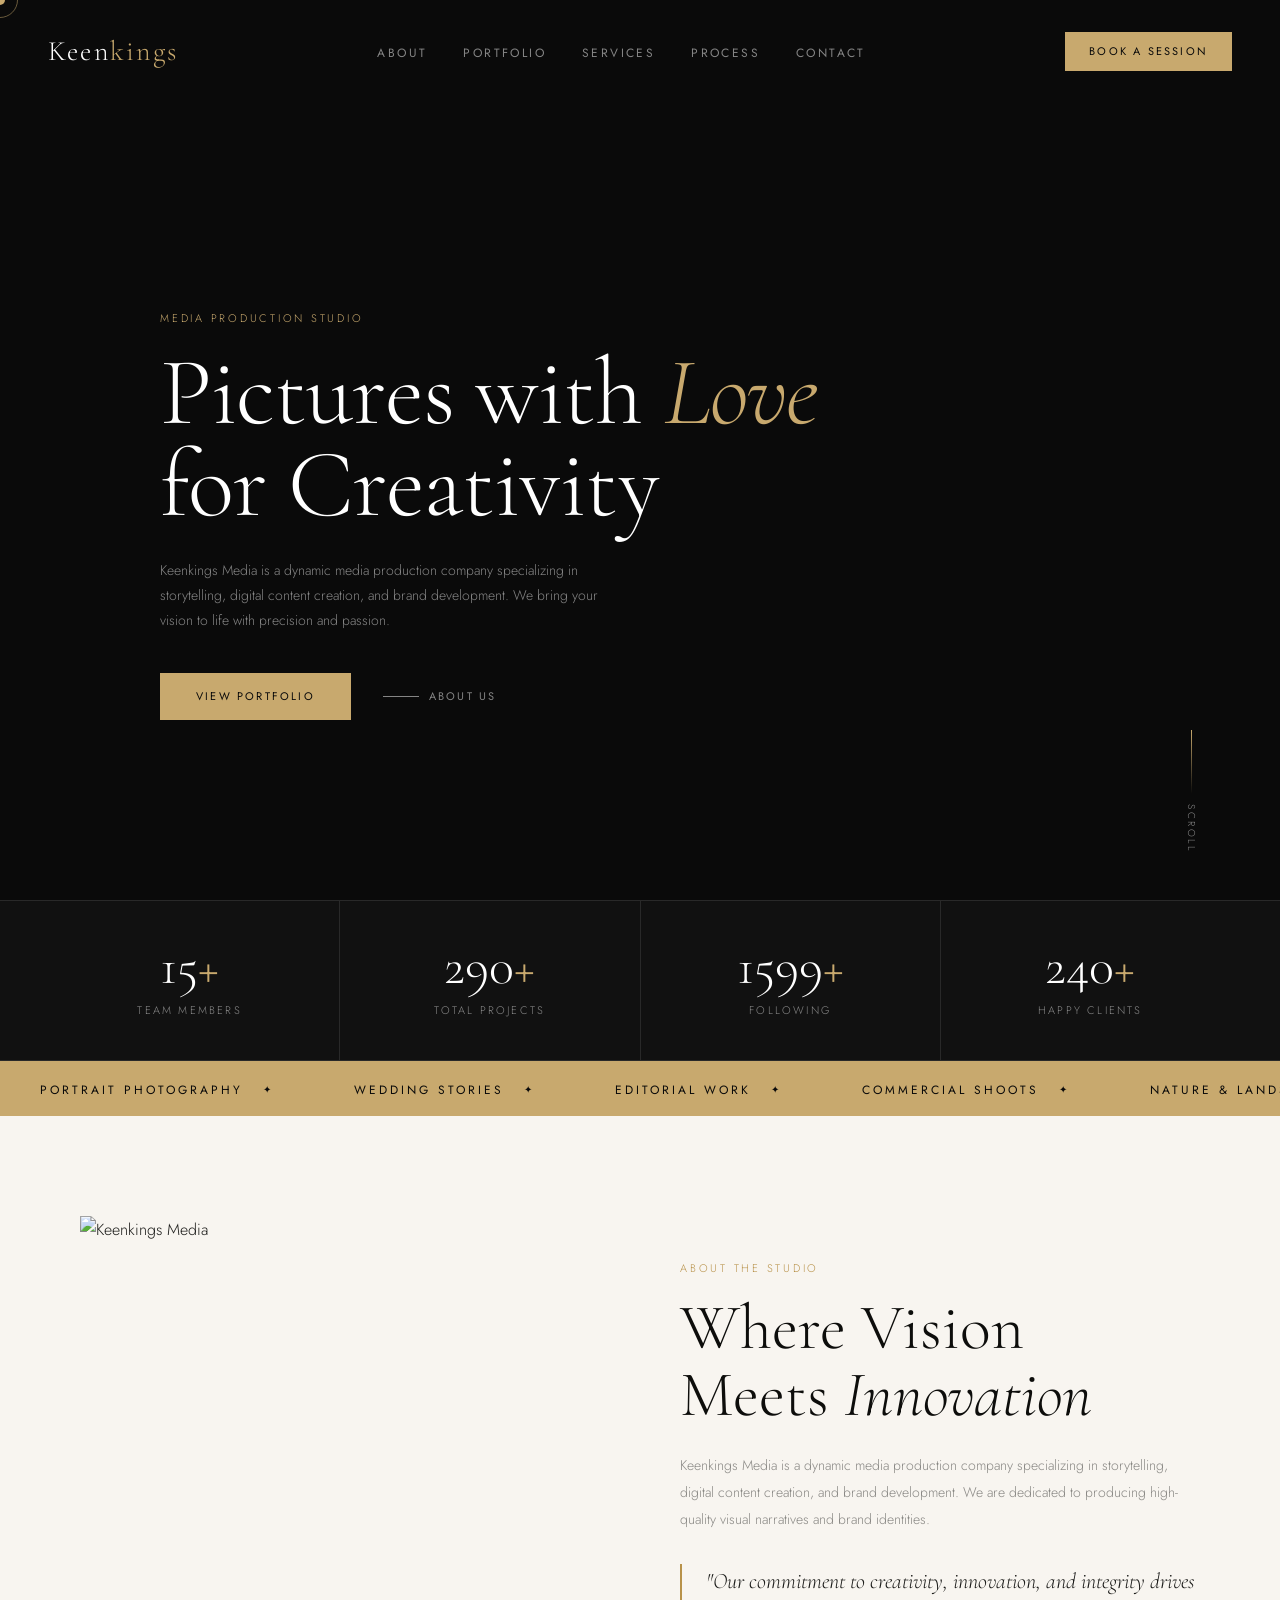
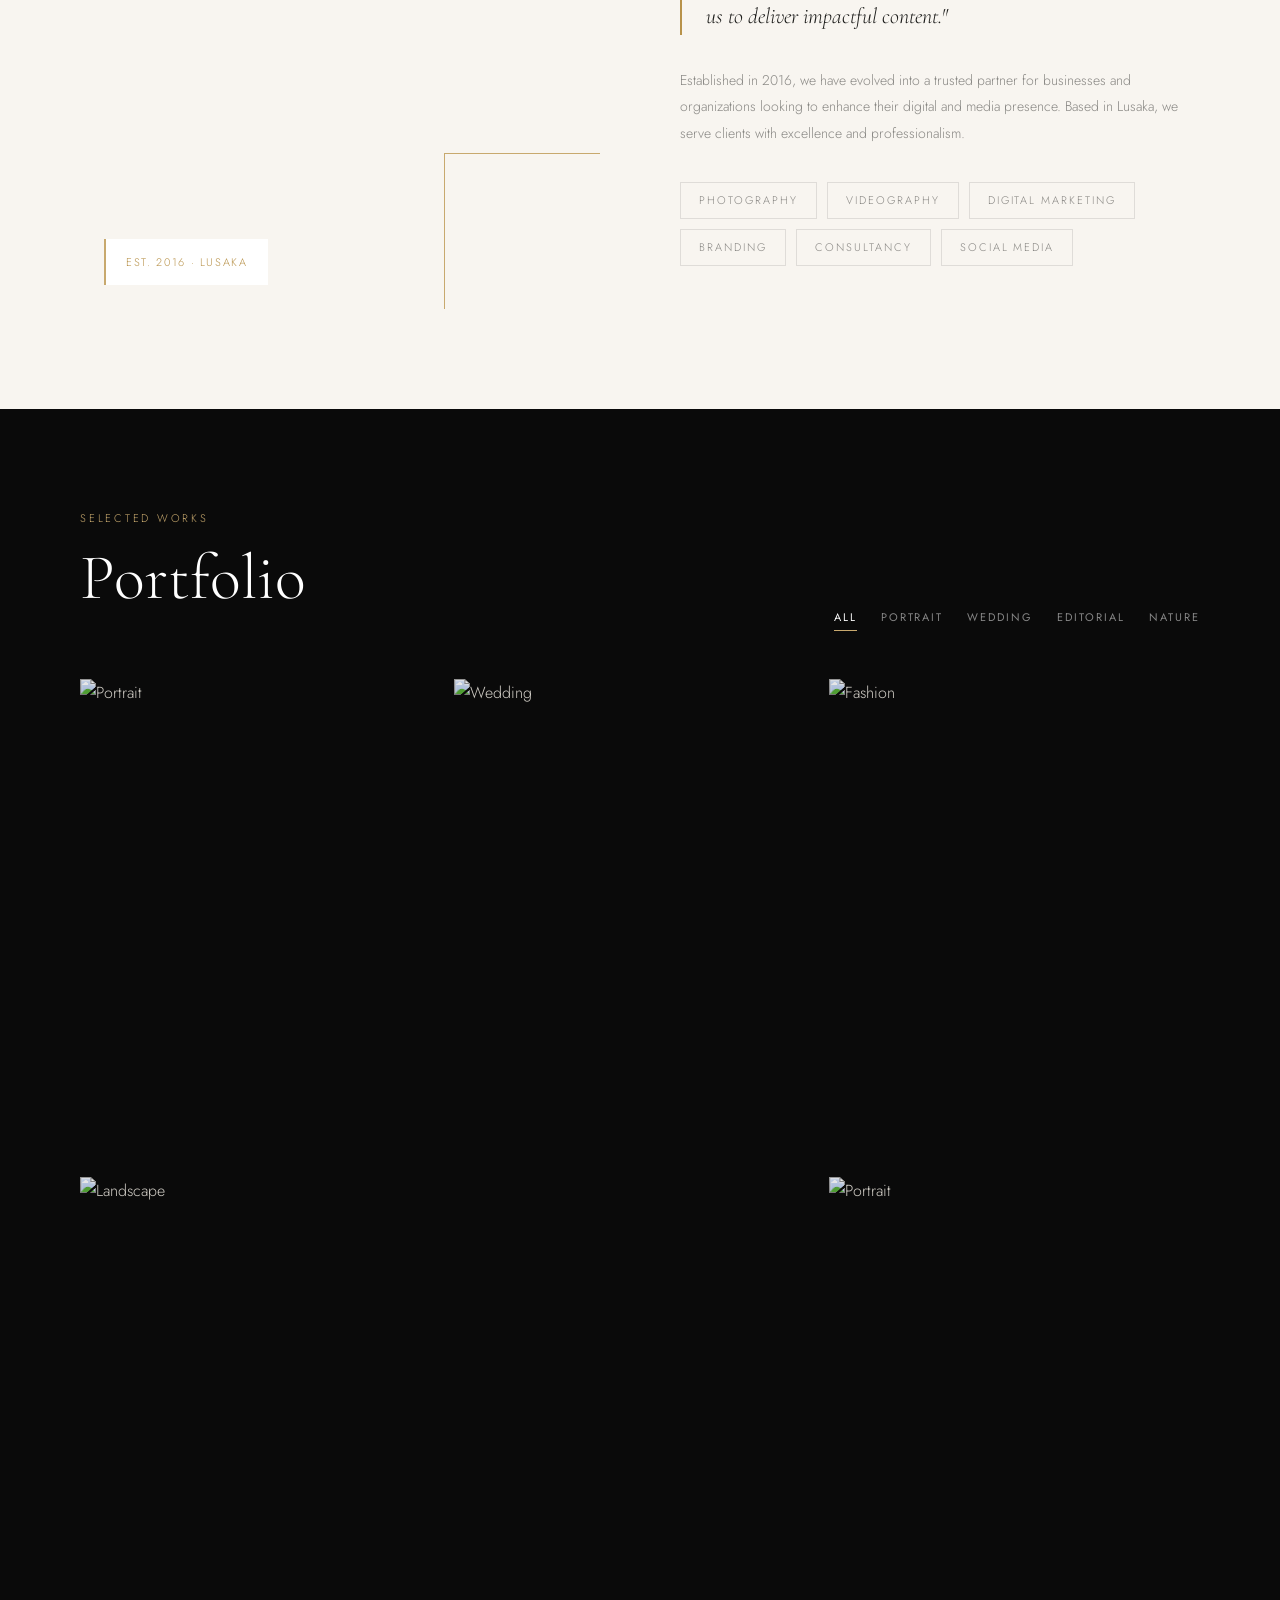
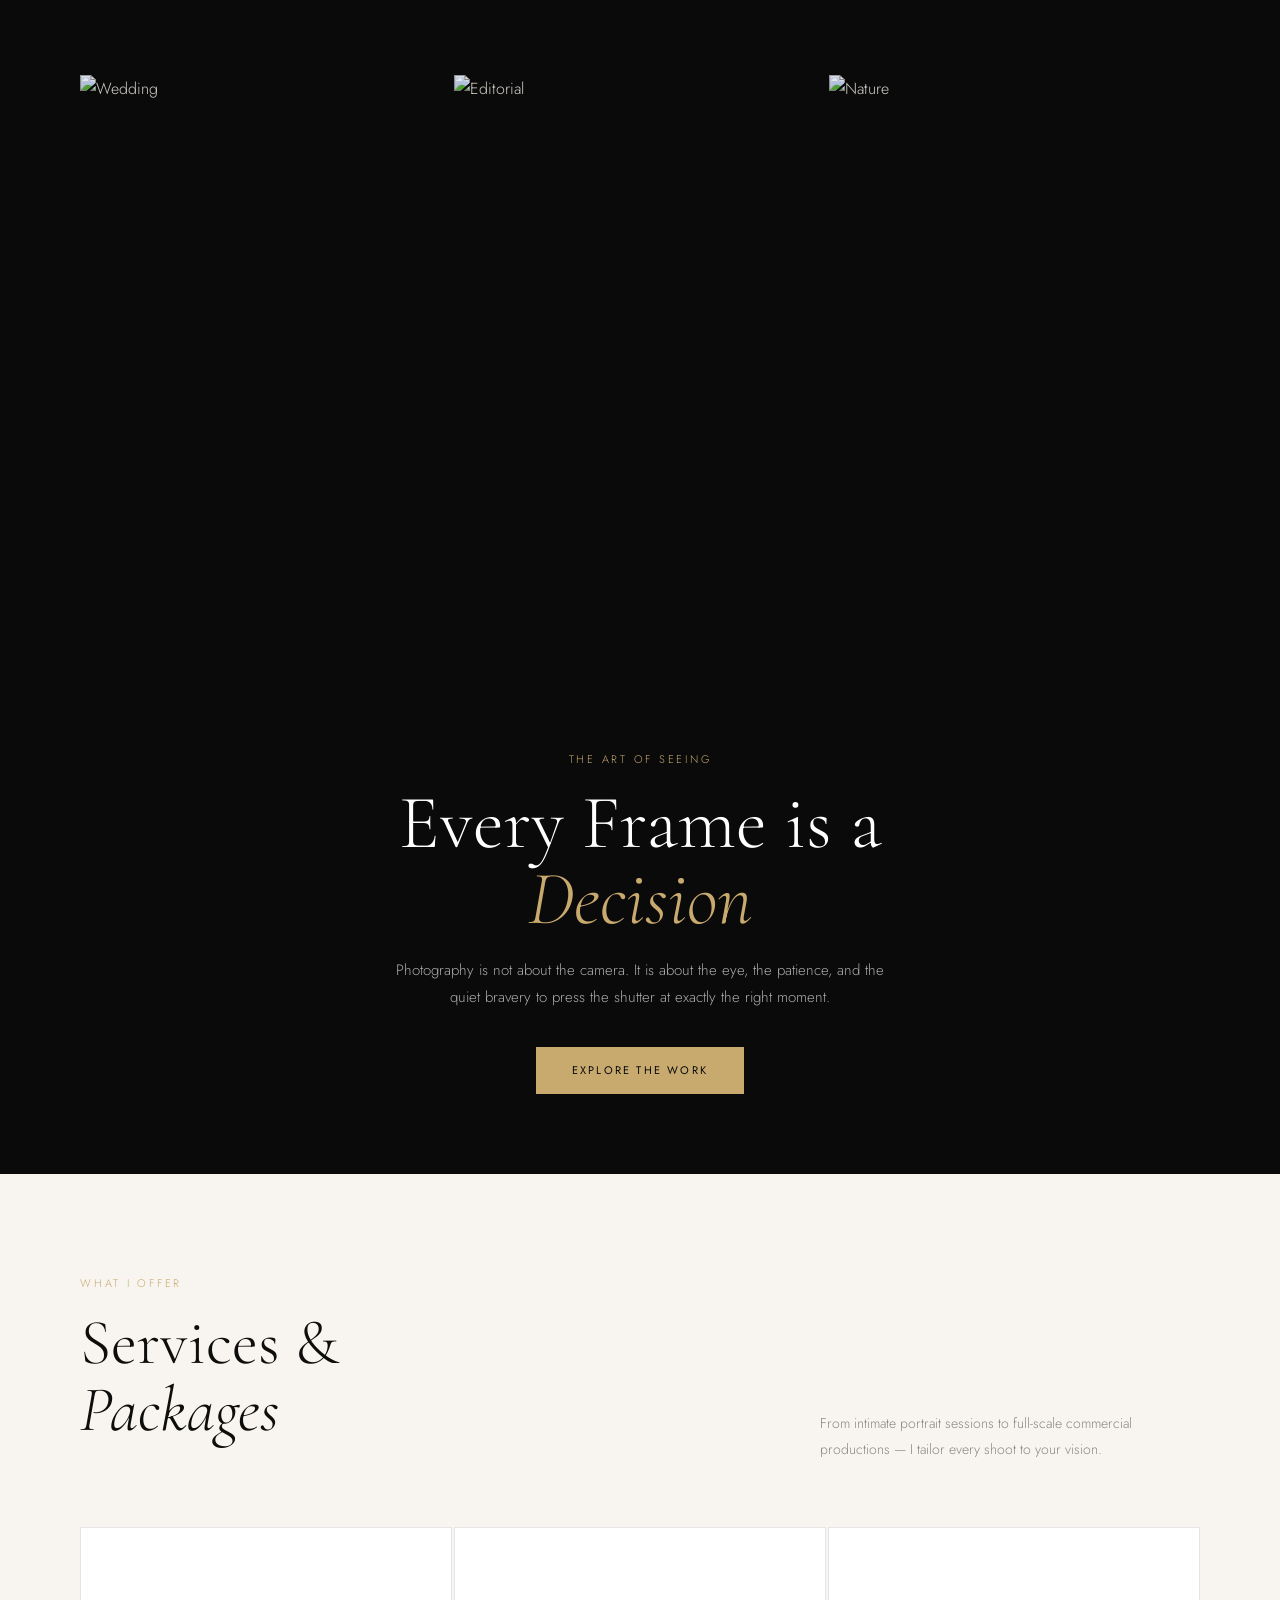
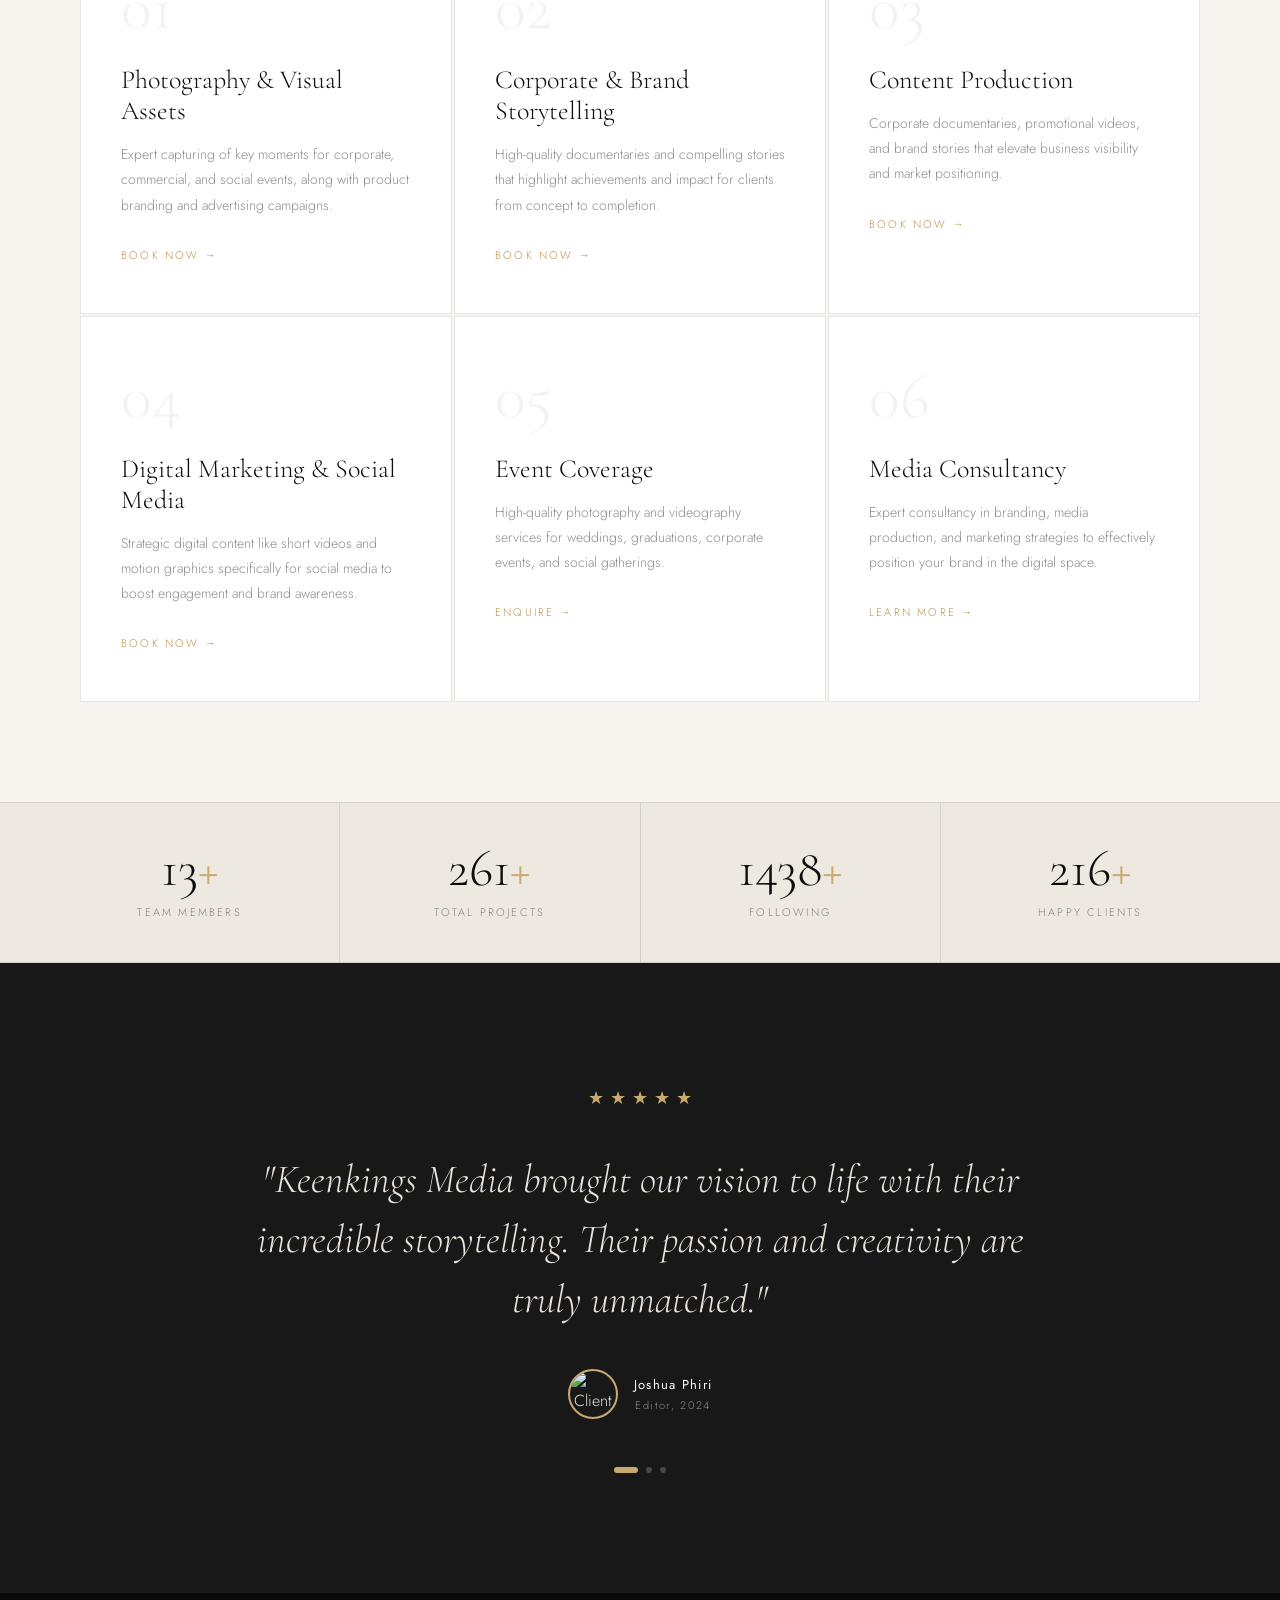
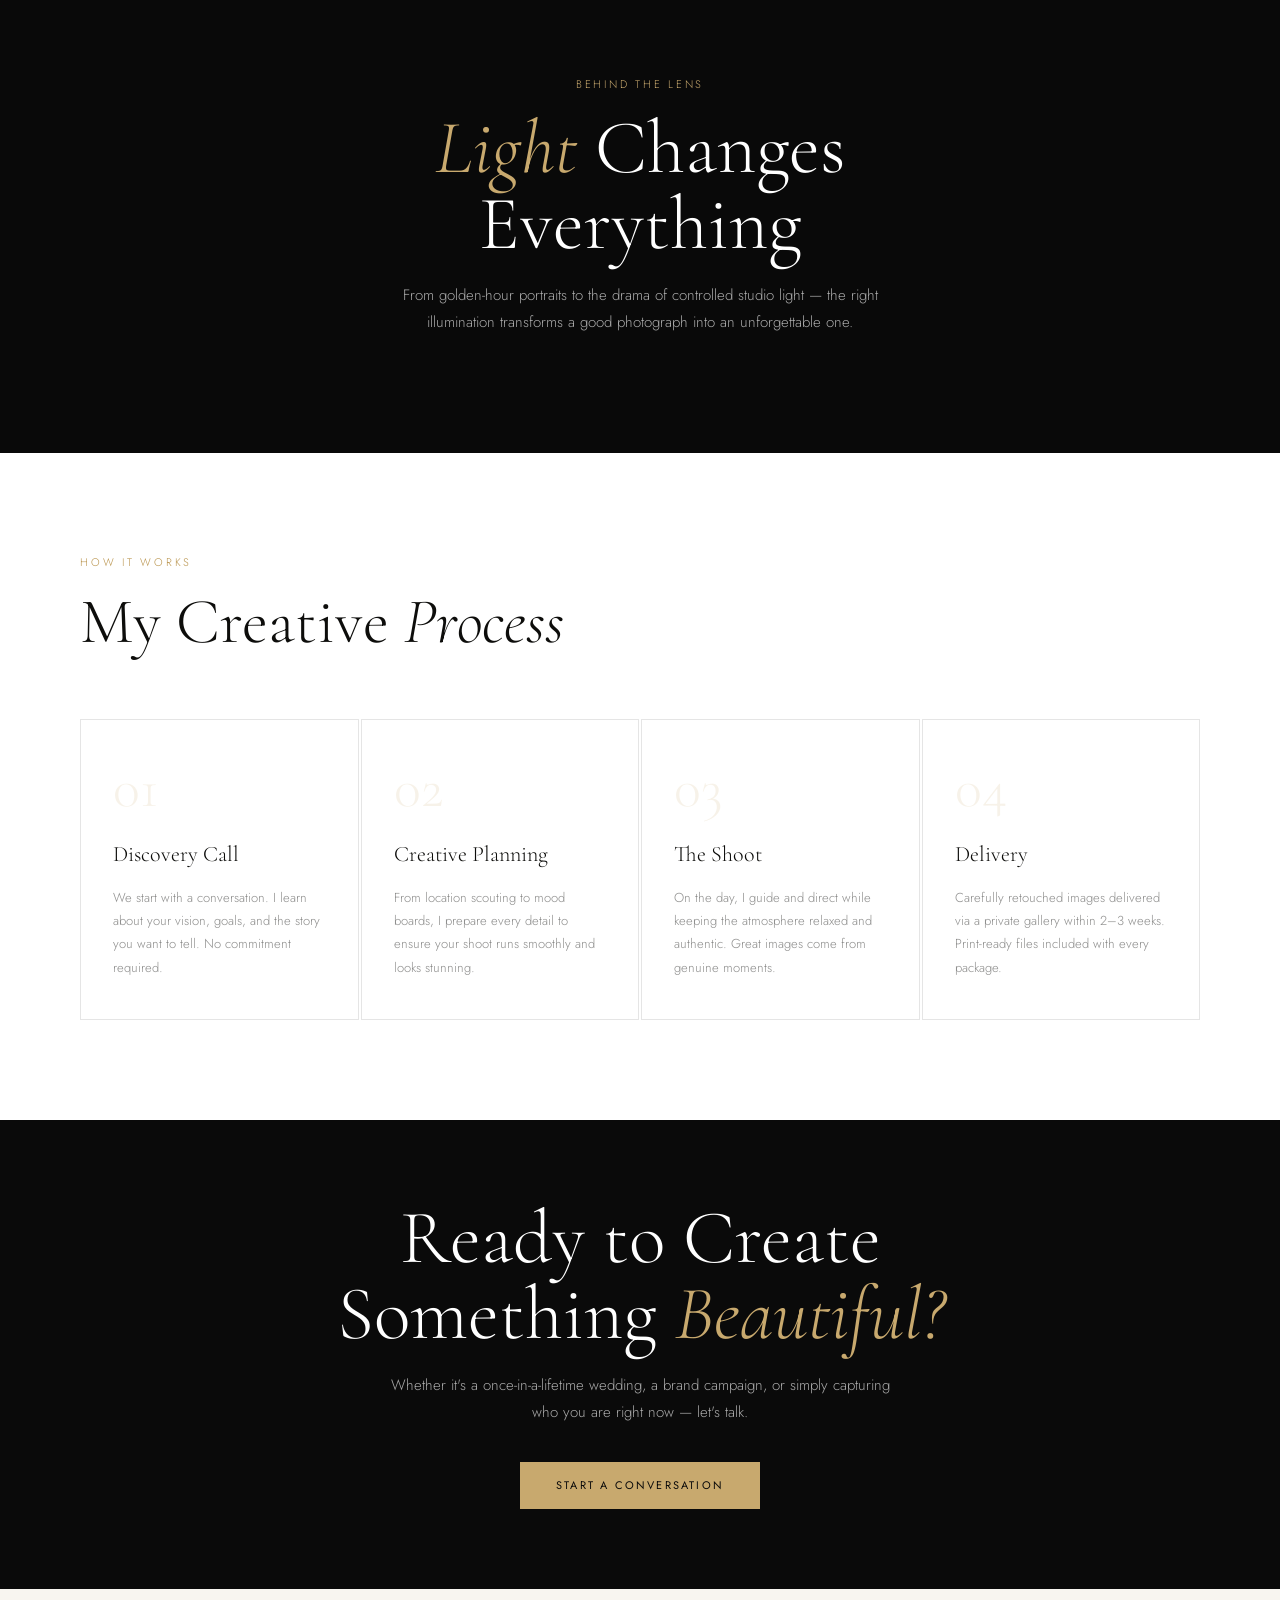
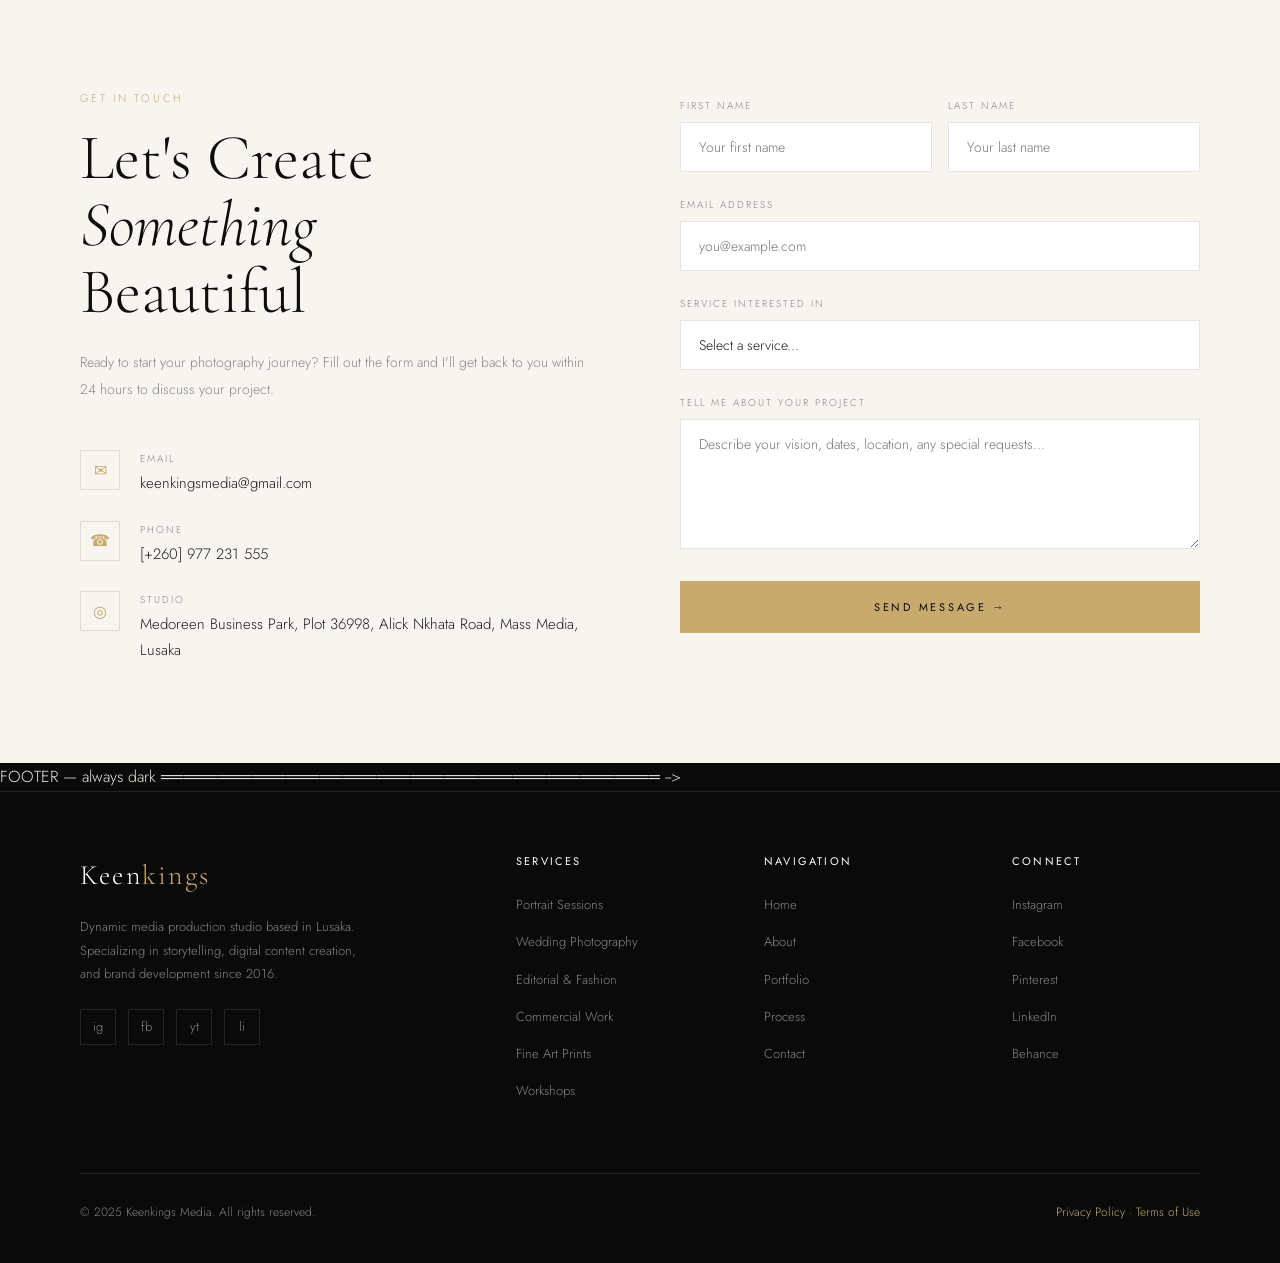
==== index.html @ 9d9a0065 "added all fills" ====
<!DOCTYPE html>
<html lang="en">
<head>
<meta charset="UTF-8"/>
<meta name="viewport" content="width=device-width, initial-scale=1.0"/>
<title>Keenkings — Photography Portfolio</title>
<link rel="preconnect" href="https://fonts.googleapis.com"/>
<link rel="preconnect" href="https://fonts.gstatic.com" crossorigin/>
<link href="https://fonts.googleapis.com/css2?family=Cormorant+Garamond:ital,wght@0,300;0,400;0,500;1,300;1,400&family=Jost:wght@300;400;500&display=swap" rel="stylesheet"/>
<link rel="stylesheet" href="zoomin.css"/>
</head>
<body>

<!-- Cursor -->
<div id="cursor"></div>
<div id="cursor-ring"></div>

<!-- Lightbox -->
<div class="lightbox" id="lightbox">
  <button class="lightbox-close" onclick="closeLightbox()">✕</button>
  <img id="lightbox-img" src="" alt=""/>
</div>

<!-- ─── NAV ─── -->
<nav id="nav">
  <a href="index.html" class="nav-logo">Keen<span>kings</span></a>
  <ul class="nav-links">
    <li><a href="#about">About</a></li>
    <li><a href="#portfolio">Portfolio</a></li>
    <li><a href="#services">Services</a></li>
    <li><a href="#process">Process</a></li>
    <li><a href="#contact">Contact</a></li>
  </ul>
  <a href="#contact" class="nav-cta">Book a Session</a>
  <button class="nav-hamburger" aria-label="Menu">
    <span></span><span></span><span></span>
  </button>
</nav>


<!-- ═══════════════════════════════════════════
     HERO — full-screen dark with video bg
════════════════════════════════════════════ -->
<section class="hero" id="home">
  <video preload="auto" autoplay loop muted playsinline style="position: absolute; right: 0; bottom: 0; min-width: 100%; min-height: 100%; width: auto; height: auto; z-index: -2; object-fit: cover; opacity: 0.6;">
    <source src="video/video.mp4" type="video/mp4">
  </video>
  <div class="hero-overlay"></div>
  <div class="hero-content">
    <span class="hero-tag">Media Production Studio</span>
    <h1 class="hero-title">Pictures with <em>Love</em><br/>for Creativity</h1>
    <p class="hero-desc">Keenkings Media is a dynamic media production company specializing in storytelling, digital content creation, and brand development. We bring your vision to life with precision and passion.</p>
    <div class="hero-actions">
      <a href="#portfolio" class="btn-primary">View Portfolio</a>
      <a href="#about" class="btn-ghost">About Us</a>
    </div>
  </div>
  <div class="hero-scroll">
    <div class="scroll-line"></div>
    <span>Scroll</span>
  </div>
</section>


<!-- ═══════════════════════════════════════════
     STATS BAR — dark
════════════════════════════════════════════ -->
<div class="stats-bar stats-bar--dark">
  <div class="stats-inner">
    <div class="stat reveal"><div class="stat-number" data-count="15">0<span>+</span></div><div class="stat-label">Team Members</div></div>
    <div class="stat reveal reveal-delay-1"><div class="stat-number" data-count="290">0<span>+</span></div><div class="stat-label">Total Projects</div></div>
    <div class="stat reveal reveal-delay-2"><div class="stat-number" data-count="1600">0<span>+</span></div><div class="stat-label">Following</div></div>
    <div class="stat reveal reveal-delay-3"><div class="stat-number" data-count="240">0<span>+</span></div><div class="stat-label">Happy Clients</div></div>
  </div>
</div>

<!-- Accent ticker -->
<div class="ticker">
  <div class="ticker-inner" id="ticker">
    <span class="ticker-item">Portrait Photography</span>
    <span class="ticker-item">Wedding Stories</span>
    <span class="ticker-item">Editorial Work</span>
    <span class="ticker-item">Commercial Shoots</span>
    <span class="ticker-item">Nature &amp; Landscape</span>
    <span class="ticker-item">Fine Art Prints</span>
    <span class="ticker-item">Fashion Photography</span>
    <span class="ticker-item">Event Coverage</span>
    <span class="ticker-item">Portrait Photography</span>
    <span class="ticker-item">Wedding Stories</span>
    <span class="ticker-item">Editorial Work</span>
    <span class="ticker-item">Commercial Shoots</span>
    <span class="ticker-item">Nature &amp; Landscape</span>
    <span class="ticker-item">Fine Art Prints</span>
    <span class="ticker-item">Fashion Photography</span>
    <span class="ticker-item">Event Coverage</span>
  </div>
</div>


<!-- ═══════════════════════════════════════════
     ABOUT — LIGHT section
════════════════════════════════════════════ -->
<section id="about" class="section--light">
  <div class="about">
    <!-- Image side -->
    <div class="about-image reveal-left">
      <img src="https://i.ibb.co/chZXP5Lp/team-3.jpg" alt="Keenkings Media"/>
      <div class="about-image-accent"></div>
      <div class="about-image-label">Est. 2016 · Lusaka</div>
    </div>
    <!-- Text side -->
    <div class="about-content">
      <span class="section-tag reveal">About the Studio</span>
      <h2 class="section-title reveal">Where Vision<br/>Meets <em>Innovation</em></h2>
      <p class="section-body reveal">Keenkings Media is a dynamic media production company specializing in storytelling, digital content creation, and brand development. We are dedicated to producing high-quality visual narratives and brand identities.</p>
      <blockquote class="about-quote reveal">"Our commitment to creativity, innovation, and integrity drives us to deliver impactful content."</blockquote>
      <p class="section-body reveal">Established in 2016, we have evolved into a trusted partner for businesses and organizations looking to enhance their digital and media presence. Based in Lusaka, we serve clients with excellence and professionalism.</p>
      <div class="about-skills reveal">
        <span class="skill-pill">Photography</span>
        <span class="skill-pill">Videography</span>
        <span class="skill-pill">Digital Marketing</span>
        <span class="skill-pill">Branding</span>
        <span class="skill-pill">Consultancy</span>
        <span class="skill-pill">Social Media</span>
      </div>
    </div>
  </div>
</section>


<!-- ═══════════════════════════════════════════
     PORTFOLIO — DARK section
════════════════════════════════════════════ -->
<section id="portfolio" style="background: var(--black);">
  <div class="portfolio-section">
    <div class="portfolio-header">
      <div>
        <span class="section-tag reveal">Selected Works</span>
        <h2 class="section-title reveal">Portfolio</h2>
      </div>
      <div class="portfolio-filters reveal">
        <button class="filter-btn active" data-filter="all">All</button>
        <button class="filter-btn" data-filter="portrait">Portrait</button>
        <button class="filter-btn" data-filter="wedding">Wedding</button>
        <button class="filter-btn" data-filter="editorial">Editorial</button>
        <button class="filter-btn" data-filter="nature">Nature</button>
      </div>
    </div>
    <div class="portfolio-grid" id="portfolioGrid">
      <div class="portfolio-item reveal"           data-cat="portrait"  onclick="openLightbox(this)"><img src="https://images.unsplash.com/photo-1531746020798-e6953c6e8e04?w=700&q=80" alt="Portrait"/><div class="portfolio-item-overlay"><div class="portfolio-item-info"><div class="portfolio-item-cat">Portrait</div><div class="portfolio-item-title">Golden Hour</div></div></div><div class="portfolio-item-arrow"><svg width="14" height="14" viewBox="0 0 14 14" fill="none"><path d="M2 12L12 2M12 2H4M12 2V10" stroke="white" stroke-width="1.2" stroke-linecap="round" stroke-linejoin="round"/></svg></div></div>
      <div class="portfolio-item reveal reveal-delay-1" data-cat="wedding"  onclick="openLightbox(this)"><img src="https://images.unsplash.com/photo-1519741497674-611481863552?w=700&q=80" alt="Wedding"/><div class="portfolio-item-overlay"><div class="portfolio-item-info"><div class="portfolio-item-cat">Wedding</div><div class="portfolio-item-title">Forever Yours</div></div></div><div class="portfolio-item-arrow"><svg width="14" height="14" viewBox="0 0 14 14" fill="none"><path d="M2 12L12 2M12 2H4M12 2V10" stroke="white" stroke-width="1.2" stroke-linecap="round" stroke-linejoin="round"/></svg></div></div>
      <div class="portfolio-item reveal reveal-delay-2" data-cat="editorial" onclick="openLightbox(this)"><img src="https://images.unsplash.com/photo-1515886657613-9f3515b0c78f?w=700&q=80" alt="Fashion"/><div class="portfolio-item-overlay"><div class="portfolio-item-info"><div class="portfolio-item-cat">Editorial</div><div class="portfolio-item-title">Vogue Series</div></div></div><div class="portfolio-item-arrow"><svg width="14" height="14" viewBox="0 0 14 14" fill="none"><path d="M2 12L12 2M12 2H4M12 2V10" stroke="white" stroke-width="1.2" stroke-linecap="round" stroke-linejoin="round"/></svg></div></div>
      <div class="portfolio-item wide reveal" data-cat="nature" onclick="openLightbox(this)"><img src="https://images.unsplash.com/photo-1470071459604-3b5ec3a7fe05?w=1200&q=80" alt="Landscape"/><div class="portfolio-item-overlay"><div class="portfolio-item-info"><div class="portfolio-item-cat">Nature</div><div class="portfolio-item-title">Into the Wild</div></div></div><div class="portfolio-item-arrow"><svg width="14" height="14" viewBox="0 0 14 14" fill="none"><path d="M2 12L12 2M12 2H4M12 2V10" stroke="white" stroke-width="1.2" stroke-linecap="round" stroke-linejoin="round"/></svg></div></div>
      <div class="portfolio-item reveal reveal-delay-1" data-cat="portrait"  onclick="openLightbox(this)"><img src="https://images.unsplash.com/photo-1502764613149-7f1d229e230f?w=700&q=80" alt="Portrait"/><div class="portfolio-item-overlay"><div class="portfolio-item-info"><div class="portfolio-item-cat">Portrait</div><div class="portfolio-item-title">Unseen Light</div></div></div><div class="portfolio-item-arrow"><svg width="14" height="14" viewBox="0 0 14 14" fill="none"><path d="M2 12L12 2M12 2H4M12 2V10" stroke="white" stroke-width="1.2" stroke-linecap="round" stroke-linejoin="round"/></svg></div></div>
      <div class="portfolio-item reveal reveal-delay-2" data-cat="wedding"   onclick="openLightbox(this)"><img src="https://images.unsplash.com/photo-1537633552985-df8429e8048b?w=700&q=80" alt="Wedding"/><div class="portfolio-item-overlay"><div class="portfolio-item-info"><div class="portfolio-item-cat">Wedding</div><div class="portfolio-item-title">First Dance</div></div></div><div class="portfolio-item-arrow"><svg width="14" height="14" viewBox="0 0 14 14" fill="none"><path d="M2 12L12 2M12 2H4M12 2V10" stroke="white" stroke-width="1.2" stroke-linecap="round" stroke-linejoin="round"/></svg></div></div>
      <div class="portfolio-item reveal"           data-cat="editorial" onclick="openLightbox(this)"><img src="https://images.unsplash.com/photo-1469334031218-e382a71b716b?w=700&q=80" alt="Editorial"/><div class="portfolio-item-overlay"><div class="portfolio-item-info"><div class="portfolio-item-cat">Editorial</div><div class="portfolio-item-title">Autumn Tones</div></div></div><div class="portfolio-item-arrow"><svg width="14" height="14" viewBox="0 0 14 14" fill="none"><path d="M2 12L12 2M12 2H4M12 2V10" stroke="white" stroke-width="1.2" stroke-linecap="round" stroke-linejoin="round"/></svg></div></div>
      <div class="portfolio-item reveal reveal-delay-1" data-cat="nature"    onclick="openLightbox(this)"><img src="https://images.unsplash.com/photo-1426604966848-d7adac402bff?w=700&q=80" alt="Nature"/><div class="portfolio-item-overlay"><div class="portfolio-item-info"><div class="portfolio-item-cat">Nature</div><div class="portfolio-item-title">Morning Mist</div></div></div><div class="portfolio-item-arrow"><svg width="14" height="14" viewBox="0 0 14 14" fill="none"><path d="M2 12L12 2M12 2H4M12 2V10" stroke="white" stroke-width="1.2" stroke-linecap="round" stroke-linejoin="round"/></svg></div></div>
    </div>
  </div>
</section>


<!-- ═══════════════════════════════════════════
     PARALLAX BANNER 1 — between portfolio & services
════════════════════════════════════════════ -->
<div class="parallax-banner">
  <div class="parallax-bg parallax-bg--subtle"
       style="background-image: url('https://images.unsplash.com/photo-1464822759023-fed622ff2c3b?w=1800&q=80');"
       data-parallax-speed="0.4"></div>
  <div class="parallax-banner-content">
    <span class="section-tag reveal" style="display:block;margin-bottom:16px;">The Art of Seeing</span>
    <h2 class="parallax-banner-title reveal">Every Frame is a<br/><em>Decision</em></h2>
    <p class="parallax-banner-body reveal">Photography is not about the camera. It is about the eye, the patience, and the quiet bravery to press the shutter at exactly the right moment.</p>
    <a href="#portfolio" class="btn-primary reveal">Explore the Work</a>
  </div>
</div>


<!-- ═══════════════════════════════════════════
     SERVICES — LIGHT section
════════════════════════════════════════════ -->
<section id="services" class="services-section--light">
  <div class="services-inner">
    <div class="services-top">
      <div>
        <span class="section-tag reveal">What I Offer</span>
        <h2 class="section-title reveal" style="color: var(--light-heading);">Services &amp;<br/><em>Packages</em></h2>
      </div>
      <p class="section-body reveal" style="max-width:380px; color: var(--light-muted);">From intimate portrait sessions to full-scale commercial productions — I tailor every shoot to your vision.</p>
    </div>
    <div class="services-grid">
      <div class="service-card reveal">
        <div class="service-num">01</div>
        <div class="service-title">Photography & Visual Assets</div>
        <p class="service-desc">Expert capturing of key moments for corporate, commercial, and social events, along with product branding and advertising campaigns.</p>
        <a href="#contact" class="service-link">Book Now →</a>
      </div>
      <div class="service-card reveal reveal-delay-1">
        <div class="service-num">02</div>
        <div class="service-title">Corporate & Brand Storytelling</div>
        <p class="service-desc">High-quality documentaries and compelling stories that highlight achievements and impact for clients from concept to completion.</p>
        <a href="#contact" class="service-link">Book Now →</a>
      </div>
      <div class="service-card reveal reveal-delay-2">
        <div class="service-num">03</div>
        <div class="service-title">Content Production</div>
        <p class="service-desc">Corporate documentaries, promotional videos, and brand stories that elevate business visibility and market positioning.</p>
        <a href="#contact" class="service-link">Book Now →</a>
      </div>
      <div class="service-card reveal">
        <div class="service-num">04</div>
        <div class="service-title">Digital Marketing & Social Media</div>
        <p class="service-desc">Strategic digital content like short videos and motion graphics specifically for social media to boost engagement and brand awareness.</p>
        <a href="#contact" class="service-link">Book Now →</a>
      </div>
      <div class="service-card reveal reveal-delay-1">
        <div class="service-num">05</div>
        <div class="service-title">Event Coverage</div>
        <p class="service-desc">High-quality photography and videography services for weddings, graduations, corporate events, and social gatherings.</p>
        <a href="#contact" class="service-link">Enquire →</a>
      </div>
      <div class="service-card reveal reveal-delay-2">
        <div class="service-num">06</div>
        <div class="service-title">Media Consultancy</div>
        <p class="service-desc">Expert consultancy in branding, media production, and marketing strategies to effectively position your brand in the digital space.</p>
        <a href="#contact" class="service-link">Learn More →</a>
      </div>
    </div>
  </div>
</section>


<!-- ═══════════════════════════════════════════
     STATS BAR — light, follows the light services
════════════════════════════════════════════ -->
<div class="stats-bar stats-bar--light">
  <div class="stats-inner">
    <div class="stat reveal"><div class="stat-number" data-count="15">0<span>+</span></div><div class="stat-label">Team Members</div></div>
    <div class="stat reveal reveal-delay-1"><div class="stat-number" data-count="290">0<span>+</span></div><div class="stat-label">Total Projects</div></div>
    <div class="stat reveal reveal-delay-2"><div class="stat-number" data-count="1600">0<span>+</span></div><div class="stat-label">Following</div></div>
    <div class="stat reveal reveal-delay-3"><div class="stat-number" data-count="240">0<span>+</span></div><div class="stat-label">Happy Clients</div></div>
  </div>
</div>


<!-- ═══════════════════════════════════════════
     TESTIMONIAL — dark
════════════════════════════════════════════ -->
<div class="testimonial-section testimonial-section--dark">
  <div class="testimonial-inner" id="testimonialInner">
    <div class="testimonial-stars">
      <span class="star">★</span><span class="star">★</span><span class="star">★</span><span class="star">★</span><span class="star">★</span>
    </div>
    <p class="testimonial-text" id="testimonialText">"Keenkings Media brought our vision to life with their incredible storytelling. Their passion and creativity are truly unmatched."</p>
    <div class="testimonial-author">
      <img class="testimonial-avatar" id="testimonialAvatar" src="https://i.ibb.co/Lhpg3qYZ/team-2.jpg" alt="Client"/>
      <div>
        <div class="testimonial-name" id="testimonialName">Joshua Phiri</div>
        <div class="testimonial-role" id="testimonialRole">Editor, 2024</div>
      </div>
    </div>
    <div class="testimonial-dots">
      <div class="dot active" onclick="setTestimonial(0)"></div>
      <div class="dot" onclick="setTestimonial(1)"></div>
      <div class="dot" onclick="setTestimonial(2)"></div>
    </div>
  </div>
</div>


<!-- ═══════════════════════════════════════════
     PARALLAX BANNER 2 — between testimonial & process
════════════════════════════════════════════ -->
<div class="parallax-banner">
  <div class="parallax-bg"
       style="background-image: url('https://images.unsplash.com/photo-1483653364400-eedcfb9f1f88?w=1800&q=80');"
       data-parallax-speed="0.35"></div>
  <div class="parallax-banner-content">
    <span class="section-tag reveal" style="display:block;margin-bottom:16px;">Behind the Lens</span>
    <h2 class="parallax-banner-title reveal"><em>Light</em> Changes<br/>Everything</h2>
    <p class="parallax-banner-body reveal">From golden-hour portraits to the drama of controlled studio light — the right illumination transforms a good photograph into an unforgettable one.</p>
  </div>
</div>


<!-- ═══════════════════════════════════════════
     PROCESS — WHITE section
════════════════════════════════════════════ -->
<section id="process" class="section--light-alt">
  <div class="process-inner">
    <div class="process-header">
      <span class="section-tag reveal">How It Works</span>
      <h2 class="section-title reveal">My Creative <em>Process</em></h2>
    </div>
    <div class="process-steps">
      <div class="process-step reveal">
        <div class="process-step-title">Discovery Call</div>
        <p class="process-step-desc">We start with a conversation. I learn about your vision, goals, and the story you want to tell. No commitment required.</p>
      </div>
      <div class="process-step reveal reveal-delay-1">
        <div class="process-step-title">Creative Planning</div>
        <p class="process-step-desc">From location scouting to mood boards, I prepare every detail to ensure your shoot runs smoothly and looks stunning.</p>
      </div>
      <div class="process-step reveal reveal-delay-2">
        <div class="process-step-title">The Shoot</div>
        <p class="process-step-desc">On the day, I guide and direct while keeping the atmosphere relaxed and authentic. Great images come from genuine moments.</p>
      </div>
      <div class="process-step reveal reveal-delay-3">
        <div class="process-step-title">Delivery</div>
        <p class="process-step-desc">Carefully retouched images delivered via a private gallery within 2–3 weeks. Print-ready files included with every package.</p>
      </div>
    </div>
  </div>
</section>


<!-- ═══════════════════════════════════════════
     PARALLAX BANNER 3 — CTA strip before contact
════════════════════════════════════════════ -->
<div class="parallax-banner">
  <div class="parallax-bg parallax-bg--subtle"
       style="background-image: url('https://images.unsplash.com/photo-1509048191080-d2984bad6ae5?w=1800&q=80');"
       data-parallax-speed="0.45"></div>
  <div class="parallax-banner-content">
    <h2 class="parallax-banner-title reveal">Ready to Create<br/>Something <em>Beautiful?</em></h2>
    <p class="parallax-banner-body reveal">Whether it's a once-in-a-lifetime wedding, a brand campaign, or simply capturing who you are right now — let's talk.</p>
    <a href="#contact" class="btn-primary reveal">Start a Conversation</a>
  </div>
</div>


<!-- ═══════════════════════════════════════════
     CONTACT — LIGHT section
════════════════════════════════════════════ -->
<section id="contact" class="contact-section--light">
  <div class="contact-inner">
    <div class="contact-info">
      <span class="section-tag reveal">Get in Touch</span>
      <h2 class="section-title reveal" style="color: var(--light-heading);">Let's Create<br/><em>Something</em><br/>Beautiful</h2>
      <p class="section-body reveal" style="color: var(--light-muted);">Ready to start your photography journey? Fill out the form and I'll get back to you within 24 hours to discuss your project.</p>
      <div class="contact-details">
        <div class="contact-detail-item reveal">
          <div class="contact-detail-icon">✉</div>
          <div><div class="contact-detail-label">Email</div><div class="contact-detail-value">keenkingsmedia@gmail.com</div></div>
        </div>
        <div class="contact-detail-item reveal reveal-delay-1">
          <div class="contact-detail-icon">☎</div>
          <div><div class="contact-detail-label">Phone</div><div class="contact-detail-value">[+260] 977 231 555</div></div>
        </div>
        <div class="contact-detail-item reveal reveal-delay-2">
          <div class="contact-detail-icon">◎</div>
          <div><div class="contact-detail-label">Studio</div><div class="contact-detail-value">Medoreen Business Park, Plot 36998, Alick Nkhata Road, Mass Media, Lusaka</div></div>
        </div>
      </div>
    </div>
    <div class="contact-form reveal">
      <div class="form-row">
        <div class="form-group"><label>First Name</label><input type="text" placeholder="Your first name"/></div>
        <div class="form-group"><label>Last Name</label><input type="text" placeholder="Your last name"/></div>
      </div>
      <div class="form-group"><label>Email Address</label><input type="email" placeholder="you@example.com"/></div>
      <div class="form-group">
        <label>Service Interested In</label>
        <select>
          <option value="">Select a service...</option>
          <option>Photography</option>
          <option>Videography</option>
          <option>Digital Marketing</option>
          <option>Branding Consultancy</option>
          <option>Content Production</option>
          <option>Event Coverage</option>
        </select>
      </div>
      <div class="form-group"><label>Tell Me About Your Project</label><textarea placeholder="Describe your vision, dates, location, any special requests..."></textarea></div>
      <button class="submit-btn">Send Message →</button>
    </div>
  </div>
</section>



     FOOTER — always dark
════════════════════════════════════════════ -->
<footer>
  <div class="footer-top">
    <div class="footer-brand">
      <a href="index.html" class="nav-logo">Keen<span>kings</span></a>
      <p>Dynamic media production studio based in Lusaka. Specializing in storytelling, digital content creation, and brand development since 2016.</p>
      <div class="social-links">
        <a href="#" class="social-link">ig</a>
        <a href="#" class="social-link">fb</a>
        <a href="#" class="social-link">yt</a>
        <a href="#" class="social-link">li</a>
      </div>
    </div>
    <div class="footer-col">
      <h4>Services</h4>
      <ul>
        <li><a href="#services">Portrait Sessions</a></li>
        <li><a href="#services">Wedding Photography</a></li>
        <li><a href="#services">Editorial &amp; Fashion</a></li>
        <li><a href="#services">Commercial Work</a></li>
        <li><a href="#services">Fine Art Prints</a></li>
        <li><a href="#services">Workshops</a></li>
      </ul>
    </div>
    <div class="footer-col">
      <h4>Navigation</h4>
      <ul>
        <li><a href="#home">Home</a></li>
        <li><a href="#about">About</a></li>
        <li><a href="#portfolio">Portfolio</a></li>
        <li><a href="#process">Process</a></li>
        <li><a href="#contact">Contact</a></li>
      </ul>
    </div>
    <div class="footer-col">
      <h4>Connect</h4>
      <ul>
        <li><a href="#">Instagram</a></li>
        <li><a href="#">Facebook</a></li>
        <li><a href="#">Pinterest</a></li>
        <li><a href="#">LinkedIn</a></li>
        <li><a href="#">Behance</a></li>
      </ul>
    </div>
  </div>
  <div class="footer-bottom">
    <p>© 2025 Keenkings Media. All rights reserved.</p>
    <p><a href="#">Privacy Policy</a> · <a href="#">Terms of Use</a></p>
  </div>
</footer>

<script src="zoomin.js"></script>
</body>
</html>
---- zoomin.css ----
/* ============================================================
   KEENKINGS PHOTOGRAPHY — SHARED STYLESHEET  v2
   Mixed light/dark theme + parallax support
   ============================================================

   QUICK REFERENCE
   ---------------
   Dark section (default) : <section>
   Light section          : <section class="section--light">
   White section          : <section class="section--light-alt">
   Parallax wrap          : <div class="parallax-wrap">
                              <div class="parallax-bg" style="background-image:url(...)"></div>
                              <div class="parallax-content">...</div>
                            </div>
   Full-bleed banner      : <div class="parallax-banner">
                              <div class="parallax-bg" style="background-image:url(...)"></div>
                              <div class="parallax-banner-content">...</div>
                            </div>

   TABLE OF CONTENTS
   -----------------
   1.  Design Tokens
   2.  Reset & Base
   3.  Custom Cursor
   4.  Navigation
   5.  Hero Section
   6.  Parallax System
   7.  Stats Bar
   8.  Ticker / Marquee
   9.  Section Utilities + Light Overrides
   10. Buttons
   11. About Section
   12. Portfolio Grid
   13. Services Section
   14. Testimonial Section
   15. Process Steps
   16. Contact Section
   17. Footer
   18. Lightbox
   19. Page Hero (inner pages)
   20. Breadcrumb
   21. Dividers & Section Transitions
   22. Reveal Animations
   23. Responsive Breakpoints
   ============================================================ */


/* ============================================================
   1. DESIGN TOKENS
   ============================================================ */
:root {
  /* Dark palette */
  --black:           #0a0a0a;
  --off-black:       #111111;
  --dark:            #181818;
  --mid:             #2a2a2a;
  --border-dark:     rgba(255,255,255,0.10);
  --border-dark-hov: rgba(200,169,110,0.35);
  --white:           #ffffff;
  --off-white:       #e8e4dc;
  --muted-dark:      rgba(255,255,255,0.50);

  /* Light palette */
  --light-bg:        #f8f5f0;
  --light-bg-alt:    #ffffff;
  --light-surface:   #ede9e1;
  --light-border:    rgba(0,0,0,0.10);
  --light-border-hov:rgba(180,130,50,0.45);
  --light-text:      #1c1c1a;
  --light-muted:     rgba(28,28,26,0.50);
  --light-heading:   #0d0d0b;

  /* Accent — slightly adjusted per context */
  --accent:          #c8a96e;
  --accent-dark:     #a8893e;
  --accent-light:    #b8924a;

  /* Shared aliases (default = dark mode) */
  --border:          var(--border-dark);
  --muted:           var(--muted-dark);

  /* Typography */
  --font-serif: 'Cormorant Garamond', serif;
  --font-sans:  'Jost', sans-serif;

  /* Motion */
  --ease:    cubic-bezier(0.25, 0.46, 0.45, 0.94);
  --ease-in: cubic-bezier(0.55, 0.00, 1.00, 0.45);

  /* Spacing */
  --space-xs:  8px;
  --space-sm:  16px;
  --space-md:  24px;
  --space-lg:  48px;
  --space-xl:  80px;
  --space-2xl: 100px;

  /* Layout */
  --max-content: 1200px;
  --max-wide:    1400px;
}


/* ============================================================
   2. RESET & BASE
   ============================================================ */
*, *::before, *::after { box-sizing: border-box; margin: 0; padding: 0; }
html { scroll-behavior: smooth; }
body {
  background:  var(--black);
  color:       var(--off-white);
  font-family: var(--font-sans);
  font-weight: 300;
  overflow-x:  hidden;
  cursor:      none;
  line-height: 1.7;
}
img { display: block; max-width: 100%; }
a   { color: inherit; }
ul  { list-style: none; }


/* ============================================================
   3. CUSTOM CURSOR
   ============================================================ */
#cursor {
  position: fixed; top: 0; left: 0;
  width: 10px; height: 10px;
  background: var(--accent);
  border-radius: 50%;
  pointer-events: none;
  z-index: 9999;
  transform: translate(-50%, -50%);
  transition: width .15s var(--ease), height .15s var(--ease), opacity .3s;
}
#cursor-ring {
  position: fixed; top: 0; left: 0;
  width: 36px; height: 36px;
  border: 1px solid rgba(200,169,110,.5);
  border-radius: 50%;
  pointer-events: none;
  z-index: 9998;
  transform: translate(-50%, -50%);
  transition: transform .18s var(--ease), width .3s, height .3s, border-color .3s;
}
body:has(a:hover) #cursor-ring,
body:has(button:hover) #cursor-ring {
  width: 56px; height: 56px;
  border-color: var(--accent);
}


/* ============================================================
   4. NAVIGATION
   ============================================================ */
nav {
  position: fixed; top: 0; left: 0; right: 0;
  z-index: 100;
  display: flex; align-items: center; justify-content: space-between;
  padding: 28px 48px;
  transition: background .4s var(--ease), padding .4s, border-color .4s;
}
nav.scrolled {
  background: rgba(10,10,10,.92);
  backdrop-filter: blur(14px);
  padding: 16px 48px;
  border-bottom: 1px solid var(--border-dark);
}
.nav-logo {
  font-family: var(--font-serif);
  font-size: 28px; font-weight: 300;
  letter-spacing: .08em;
  color: var(--white); text-decoration: none;
  transition: color .3s;
}
.nav-logo span { color: var(--accent); }

.nav-links { display: flex; gap: 36px; }
.nav-links a {
  font-size: 12px; font-weight: 400;
  letter-spacing: .2em; text-transform: uppercase;
  color: var(--muted-dark); text-decoration: none;
  transition: color .3s; position: relative;
}
.nav-links a::after {
  content: '';
  position: absolute; bottom: -4px; left: 0; right: 100%;
  height: 1px; background: var(--accent);
  transition: right .3s var(--ease);
}
.nav-links a:hover,
.nav-links a.active { color: var(--white); }
.nav-links a:hover::after,
.nav-links a.active::after { right: 0; }

.nav-cta {
  font-size: 11px; font-weight: 400;
  letter-spacing: .2em; text-transform: uppercase;
  color: var(--black); background: var(--accent);
  padding: 10px 24px; text-decoration: none;
  transition: opacity .3s;
}
.nav-cta:hover { opacity: .85; }
.nav-hamburger { display: none; }


/* ============================================================
   5. HERO SECTION
   ============================================================ */
.hero {
  position: relative; height: 100vh; min-height: 700px;
  display: flex; align-items: flex-end; overflow: hidden;
}
.hero-bg {
  position: absolute; inset: 0;
  background-size: cover; background-position: center; background-repeat: no-repeat;
  transform: scale(1.06); transition: transform 8s var(--ease);
  will-change: transform;
}
.hero-bg.loaded { transform: scale(1); }
.hero-overlay {
  position: absolute; inset: 0;
  background: linear-gradient(to top, rgba(10,10,10,.92) 0%, rgba(10,10,10,.45) 40%, rgba(10,10,10,.15) 100%);
}
.hero-content {
  position: relative;
  padding: 0 var(--space-xl) var(--space-xl);
  max-width: 900px;
}
.hero-tag {
  display: inline-block; font-size: 11px;
  letter-spacing: .25em; text-transform: uppercase;
  color: var(--accent); margin-bottom: 20px;
  opacity: 0; transform: translateY(20px);
  animation: fadeUp .8s var(--ease) .3s forwards;
}
.hero-title {
  font-family: var(--font-serif);
  font-size: clamp(56px,8vw,96px); font-weight: 300;
  line-height: .95; letter-spacing: -.01em;
  color: var(--white); margin-bottom: 28px;
  opacity: 0; transform: translateY(30px);
  animation: fadeUp .9s var(--ease) .5s forwards;
}
.hero-title em { font-style: italic; color: var(--accent); }
.hero-desc {
  font-size: 14px; font-weight: 300; line-height: 1.8;
  color: var(--muted-dark); max-width: 440px; margin-bottom: 40px;
  opacity: 0; transform: translateY(20px);
  animation: fadeUp .8s var(--ease) .7s forwards;
}
.hero-actions {
  display: flex; align-items: center; gap: 32px;
  opacity: 0; transform: translateY(20px);
  animation: fadeUp .8s var(--ease) .9s forwards;
}
.hero-scroll {
  position: absolute; bottom: 48px; right: var(--space-xl);
  display: flex; flex-direction: column; align-items: center; gap: 10px;
  opacity: 0; animation: fadeUp .8s var(--ease) 1.2s forwards;
}
.hero-scroll span {
  font-size: 10px; letter-spacing: .25em; text-transform: uppercase;
  color: var(--muted-dark); writing-mode: vertical-rl;
}
.scroll-line {
  width: 1px; height: 64px;
  background: linear-gradient(to bottom, var(--accent), transparent);
  animation: scrollAnim 2s ease-in-out infinite;
}
@keyframes scrollAnim {
  0%   { transform: scaleY(0); transform-origin: top;    opacity: 0; }
  50%  { transform: scaleY(1); transform-origin: top;    opacity: 1; }
  100% { transform: scaleY(0); transform-origin: bottom; opacity: 0; }
}


/* ============================================================
   6. PARALLAX SYSTEM
   ============================================================ */

/* Generic wrapper — keeps the section's natural height */
.parallax-wrap {
  position: relative;
  overflow: hidden;
}

/* The background layer that moves on scroll */
.parallax-bg {
  position: absolute;
  inset: -22% 0;              /* overshoot so movement never shows edges */
  background-size: cover;
  background-position: center;
  background-repeat: no-repeat;
  will-change: transform;
  transform: translateY(0);
}

/* Dark overlay (default) */
.parallax-bg::after {
  content: '';
  position: absolute; inset: 0;
  background: rgba(10,10,10,.65);
}
/* Lighter overlay */
.parallax-bg--subtle::after  { background: rgba(10,10,10,.35); }
/* Cream overlay — text will be dark */
.parallax-bg--cream::after   { background: rgba(248,245,240,.82); }
/* No overlay */
.parallax-bg--none::after    { display: none; }

/* Content layer sits above the parallax bg */
.parallax-content {
  position: relative;
  z-index: 2;
}

/* ---- Full-bleed parallax banner ---- */
.parallax-banner {
  position: relative; overflow: hidden;
  min-height: 460px;
  display: flex; align-items: center; justify-content: center;
  text-align: center;
}
.parallax-banner .parallax-bg { inset: -30% 0; }

.parallax-banner-content {
  position: relative; z-index: 2;
  padding: var(--space-xl);
  max-width: 780px;
}
.parallax-banner-title {
  font-family: var(--font-serif);
  font-size: clamp(40px,6vw,76px); font-weight: 300;
  line-height: 1; color: var(--white); margin-bottom: 20px;
}
.parallax-banner-title em { font-style: italic; color: var(--accent); }
.parallax-banner-body {
  font-size: 15px; line-height: 1.8;
  color: rgba(255,255,255,.65);
  max-width: 520px; margin: 0 auto 36px;
}


/* ============================================================
   7. STATS BAR
   ============================================================ */
.stats-bar {
  border-top: 1px solid var(--border-dark);
  border-bottom: 1px solid var(--border-dark);
  display: flex; justify-content: center;
}
.stats-bar--dark  { background: var(--off-black); }
.stats-bar--light {
  background: var(--light-surface);
  border-color: var(--light-border);
}
.stats-bar--light .stat        { border-color: var(--light-border); }
.stats-bar--light .stat-number { color: var(--light-heading); }
.stats-bar--light .stat-label  { color: var(--light-muted); }

.stats-inner { display: flex; width: 100%; max-width: var(--max-content); }
.stat {
  flex: 1; padding: 40px var(--space-lg);
  border-right: 1px solid var(--border-dark);
  text-align: center;
}
.stat:last-child { border-right: none; }
.stat-number {
  font-family: var(--font-serif);
  font-size: 52px; font-weight: 300;
  color: var(--white); line-height: 1; margin-bottom: 8px;
}
.stat-number span { color: var(--accent); }
.stat-label {
  font-size: 11px; letter-spacing: .2em;
  text-transform: uppercase; color: var(--muted-dark);
}


/* ============================================================
   8. TICKER / MARQUEE
   ============================================================ */
.ticker {
  background: var(--accent); padding: 14px 0;
  overflow: hidden; white-space: nowrap;
}
.ticker--dark {
  background: var(--off-black);
  border-top: 1px solid var(--border-dark);
  border-bottom: 1px solid var(--border-dark);
}
.ticker--dark .ticker-item { color: var(--muted-dark); }
.ticker--dark .ticker-item::after { color: var(--accent); }

.ticker-inner { display: inline-flex; animation: ticker 30s linear infinite; }
.ticker-item {
  font-size: 12px; font-weight: 400;
  letter-spacing: .25em; text-transform: uppercase;
  color: var(--black);
  padding: 0 40px;
  display: inline-flex; align-items: center; gap: 20px;
}
.ticker-item::after { content: '✦'; font-size: 10px; }

@keyframes ticker {
  0%   { transform: translateX(0); }
  100% { transform: translateX(-50%); }
}


/* ============================================================
   9. SECTION UTILITIES + LIGHT OVERRIDES
   ============================================================ */
section { padding: var(--space-2xl) var(--space-xl); }

/* Colour contexts */
.section--light     { background: var(--light-bg);     color: var(--light-text); }
.section--light-alt { background: var(--light-bg-alt); color: var(--light-text); }

/* Override all text elements inside light sections */
.section--light .section-tag,
.section--light-alt .section-tag     { color: var(--accent-light); }

.section--light .section-title,
.section--light-alt .section-title   { color: var(--light-heading); }

.section--light .section-body,
.section--light-alt .section-body    { color: var(--light-muted); }

.section--light .about-quote,
.section--light-alt .about-quote     { color: var(--light-text); border-left-color: var(--accent-light); }

.section--light .process-step-title,
.section--light-alt .process-step-title { color: var(--light-heading); }

.section--light .process-step-desc,
.section--light-alt .process-step-desc  { color: var(--light-muted); }

.section--light .process-step,
.section--light-alt .process-step    { border-color: var(--light-border); }
.section--light .process-step:hover,
.section--light-alt .process-step:hover { border-color: var(--accent-light); }

/* Shared labels / headings */
.section-tag {
  display: block; font-size: 11px;
  letter-spacing: .25em; text-transform: uppercase;
  color: var(--accent); margin-bottom: 16px;
}
.section-title {
  font-family: var(--font-serif);
  font-size: clamp(36px,5vw,64px); font-weight: 300;
  line-height: 1.05; color: var(--white); margin-bottom: 20px;
}
.section-title em { font-style: italic; }
.section-body {
  font-size: 14px; line-height: 1.9;
  color: var(--muted-dark); max-width: 520px;
}
.section-header--center { text-align: center; margin-bottom: 64px; }
.section-header--center .section-body { margin: 0 auto; }


/* ============================================================
   10. BUTTONS
   ============================================================ */
.btn-primary {
  display: inline-block;
  font-size: 11px; font-weight: 400;
  letter-spacing: .2em; text-transform: uppercase;
  color: var(--black); background: var(--accent);
  padding: 14px 36px; text-decoration: none;
  transition: opacity .3s, transform .3s;
  border: none; cursor: pointer; font-family: var(--font-sans);
}
.btn-primary:hover { opacity: .85; transform: translateY(-2px); }
.btn-primary--dark { background: var(--light-heading); color: var(--white); }

.btn-ghost {
  display: flex; align-items: center; gap: 10px;
  font-size: 11px; font-weight: 400;
  letter-spacing: .2em; text-transform: uppercase;
  color: var(--muted-dark); text-decoration: none;
  background: none; border: none; cursor: pointer;
  font-family: var(--font-sans); transition: color .3s;
}
.btn-ghost::before {
  content: ''; display: block;
  width: 36px; height: 1px;
  background: currentColor; transition: width .3s;
}
.btn-ghost:hover { color: var(--white); }
.btn-ghost:hover::before { width: 52px; }
.btn-ghost--dark { color: var(--light-muted); }
.btn-ghost--dark:hover { color: var(--light-heading); }

.btn-outline {
  display: inline-block;
  font-size: 11px; font-weight: 400;
  letter-spacing: .2em; text-transform: uppercase;
  color: var(--off-white); background: transparent;
  border: 1px solid var(--border-dark);
  padding: 14px 36px; text-decoration: none;
  cursor: pointer; font-family: var(--font-sans);
  transition: border-color .3s, color .3s, transform .3s;
}
.btn-outline:hover { border-color: var(--accent); color: var(--accent); transform: translateY(-2px); }
.btn-outline--dark { color: var(--light-text); border-color: var(--light-border); }
.btn-outline--dark:hover { color: var(--accent-light); border-color: var(--accent-light); }


/* ============================================================
   11. ABOUT SECTION
   ============================================================ */
.about {
  display: grid; grid-template-columns: 1fr 1fr;
  gap: var(--space-xl); align-items: center;
  max-width: var(--max-content); margin: 0 auto;
}
.about-image { position: relative; aspect-ratio: 3/4; overflow: hidden; }
.about-image img {
  width: 100%; height: 100%; object-fit: cover;
  transition: transform .8s var(--ease);
}
.about-image:hover img { transform: scale(1.04); }
.about-image-accent {
  position: absolute; bottom: -24px; right: -24px;
  width: 180px; height: 180px; border: 1px solid var(--accent); z-index: -1;
}
.about-image-label {
  position: absolute; bottom: 24px; left: 24px;
  background: var(--black); padding: 14px 20px;
  font-size: 11px; letter-spacing: .15em; text-transform: uppercase;
  color: var(--accent); border-left: 2px solid var(--accent);
}
.section--light .about-image-label,
.section--light-alt .about-image-label {
  background: var(--light-bg-alt); color: var(--accent-light);
}
.about-content { padding: 20px 0; }
.about-content .section-title { margin-bottom: 24px; }
.about-quote {
  font-family: var(--font-serif); font-size: 22px;
  font-style: italic; font-weight: 300;
  color: var(--off-white); line-height: 1.6;
  margin: 32px 0; padding-left: 24px;
  border-left: 2px solid var(--accent);
}
.about-skills { display: flex; flex-wrap: wrap; gap: 10px; margin-top: 36px; }
.skill-pill {
  font-size: 11px; letter-spacing: .18em; text-transform: uppercase;
  color: var(--muted-dark); border: 1px solid var(--border-dark);
  padding: 8px 18px; transition: border-color .3s, color .3s;
}
.skill-pill:hover { border-color: var(--accent); color: var(--accent); }
.section--light .skill-pill,
.section--light-alt .skill-pill { color: var(--light-muted); border-color: var(--light-border); }
.section--light .skill-pill:hover,
.section--light-alt .skill-pill:hover { border-color: var(--accent-light); color: var(--accent-light); }


/* ============================================================
   12. PORTFOLIO GRID
   ============================================================ */
.portfolio-section { max-width: var(--max-wide); margin: 0 auto; }
.portfolio-header {
  display: flex; align-items: flex-end; justify-content: space-between;
  margin-bottom: 48px;
}
.portfolio-filters { display: flex; gap: 24px; }
.filter-btn {
  font-size: 11px; letter-spacing: .18em; text-transform: uppercase;
  color: var(--muted-dark); background: none; border: none;
  cursor: pointer; transition: color .3s;
  padding: 6px 0; position: relative; font-family: var(--font-sans);
}
.filter-btn::after {
  content: ''; position: absolute; bottom: 0; left: 0; right: 100%;
  height: 1px; background: var(--accent); transition: right .3s var(--ease);
}
.filter-btn.active, .filter-btn:hover { color: var(--white); }
.filter-btn.active::after, .filter-btn:hover::after { right: 0; }
.section--light .filter-btn, .section--light-alt .filter-btn { color: var(--light-muted); }
.section--light .filter-btn.active, .section--light .filter-btn:hover,
.section--light-alt .filter-btn.active, .section--light-alt .filter-btn:hover { color: var(--light-heading); }

.portfolio-grid {
  display: grid; grid-template-columns: repeat(3,1fr); gap: 3px;
}
.portfolio-item { position: relative; overflow: hidden; aspect-ratio: 3/4; cursor: pointer; }
.portfolio-item.wide { grid-column: span 2; aspect-ratio: 16/9; }
.portfolio-item img {
  width: 100%; height: 100%; object-fit: cover;
  transition: transform .7s var(--ease); filter: brightness(.9);
}
.portfolio-item:hover img { transform: scale(1.06); filter: brightness(.7); }
.portfolio-item-overlay {
  position: absolute; inset: 0;
  background: linear-gradient(to top, rgba(10,10,10,.85) 0%, transparent 60%);
  opacity: 0; transition: opacity .4s;
  display: flex; align-items: flex-end; padding: 28px;
}
.portfolio-item:hover .portfolio-item-overlay { opacity: 1; }
.portfolio-item-cat {
  font-size: 10px; letter-spacing: .2em; text-transform: uppercase;
  color: var(--accent); margin-bottom: 6px;
}
.portfolio-item-title {
  font-family: var(--font-serif); font-size: 22px; font-weight: 300;
  color: var(--white); line-height: 1.2;
}
.portfolio-item-arrow {
  position: absolute; top: 24px; right: 24px;
  width: 40px; height: 40px; border: 1px solid rgba(255,255,255,.4);
  display: flex; align-items: center; justify-content: center;
  opacity: 0; transform: translateY(-8px);
  transition: opacity .4s .1s, transform .4s .1s;
}
.portfolio-item:hover .portfolio-item-arrow { opacity: 1; transform: translateY(0); }


/* ============================================================
   13. SERVICES SECTION
   ============================================================ */
.services-section      { background: var(--off-black); }
.services-section--light { background: var(--light-bg); }
.services-section--light .service-card { background: var(--light-bg-alt); border-color: var(--light-border); }
.services-section--light .service-num   { color: rgba(0,0,0,.05); }
.services-section--light .service-title { color: var(--light-heading); }
.services-section--light .service-desc  { color: var(--light-muted); }
.services-section--light .service-link  { color: var(--accent-light); }
.services-section--light .service-card:hover { border-color: var(--light-border-hov); }

.services-inner { max-width: var(--max-content); margin: 0 auto; }
.services-top {
  display: flex; align-items: flex-end; justify-content: space-between;
  margin-bottom: 64px;
}
.services-grid { display: grid; grid-template-columns: repeat(3,1fr); gap: 2px; }
.service-card {
  background: var(--dark); padding: 48px 40px;
  border: 1px solid var(--border-dark);
  position: relative; overflow: hidden;
  transition: border-color .3s, transform .3s;
}
.service-card::before {
  content: ''; position: absolute; bottom: 0; left: 0; right: 100%;
  height: 2px; background: var(--accent); transition: right .4s var(--ease);
}
.service-card:hover { border-color: var(--border-dark-hov); transform: translateY(-4px); }
.service-card:hover::before { right: 0; }
.service-num {
  font-family: var(--font-serif); font-size: 64px; font-weight: 300;
  color: rgba(255,255,255,.06); line-height: 1; margin-bottom: 24px;
}
.service-title {
  font-family: var(--font-serif); font-size: 26px; font-weight: 300;
  color: var(--white); margin-bottom: 16px; line-height: 1.2;
}
.service-desc  { font-size: 14px; line-height: 1.8; color: var(--muted-dark); margin-bottom: 28px; }
.service-link {
  display: flex; align-items: center; gap: 10px;
  font-size: 11px; letter-spacing: .2em; text-transform: uppercase;
  color: var(--accent); text-decoration: none; transition: gap .3s;
}
.service-link:hover { gap: 16px; }


/* ============================================================
   14. TESTIMONIAL SECTION
   ============================================================ */
.testimonial-section { text-align: center; padding: 120px var(--space-xl); }
.testimonial-section--dark  { background: var(--dark); }
.testimonial-section--light {
  background: var(--light-bg-alt); color: var(--light-text);
}
.testimonial-section--light .testimonial-text { color: var(--light-heading); }
.testimonial-section--light .testimonial-name { color: var(--light-heading); }
.testimonial-section--light .testimonial-role { color: var(--light-muted); }
.testimonial-section--light .dot { background: var(--light-border); }
.testimonial-section--light .dot.active { background: var(--accent-light); }

.testimonial-inner { max-width: 800px; margin: 0 auto; }
.testimonial-stars { display: flex; justify-content: center; gap: 6px; margin-bottom: 36px; }
.star { color: var(--accent); font-size: 18px; }
.testimonial-text {
  font-family: var(--font-serif); font-size: clamp(24px,3.5vw,40px);
  font-weight: 300; font-style: italic; line-height: 1.5;
  color: var(--off-white); margin-bottom: 40px; transition: opacity .2s;
}
.testimonial-author { display: flex; align-items: center; justify-content: center; gap: 16px; }
.testimonial-avatar { width: 50px; height: 50px; border-radius: 50%; object-fit: cover; border: 2px solid var(--accent); }
.testimonial-name { font-size: 13px; font-weight: 400; color: var(--white); letter-spacing: .1em; transition: opacity .2s; }
.testimonial-role { font-size: 11px; color: var(--muted-dark); letter-spacing: .15em; transition: opacity .2s; }
.testimonial-dots { display: flex; justify-content: center; gap: 8px; margin-top: 48px; }
.dot {
  width: 6px; height: 6px; border-radius: 50%;
  background: rgba(255,255,255,.2); cursor: pointer;
  transition: background .3s, width .3s;
}
.dot.active { background: var(--accent); width: 24px; border-radius: 3px; }


/* ============================================================
   15. PROCESS STEPS
   ============================================================ */
.process-inner { max-width: var(--max-content); margin: 0 auto; }
.process-header { margin-bottom: 64px; }
.process-steps {
  display: grid; grid-template-columns: repeat(4,1fr); gap: 2px;
  counter-reset: step;
}
.process-step {
  padding: 40px 32px; border: 1px solid var(--border-dark);
  position: relative; counter-increment: step; transition: border-color .3s;
}
.process-step:hover { border-color: rgba(200,169,110,.4); }
.process-step::before {
  content: '0' counter(step); font-family: var(--font-serif);
  font-size: 56px; font-weight: 300; color: rgba(200,169,110,.15);
  display: block; line-height: 1; margin-bottom: 20px;
}
.process-step-title { font-family: var(--font-serif); font-size: 22px; font-weight: 300; color: var(--white); margin-bottom: 12px; }
.process-step-desc  { font-size: 13px; line-height: 1.8; color: var(--muted-dark); }


/* ============================================================
   16. CONTACT SECTION
   ============================================================ */
.contact-section       { background: var(--off-black); }
.contact-section--light{ background: var(--light-bg); }
.contact-section--light .contact-detail-icon  { border-color: var(--light-border); }
.contact-section--light .contact-detail-label { color: var(--light-muted); }
.contact-section--light .contact-detail-value { color: var(--light-text); }
.contact-section--light .form-group label { color: var(--light-muted); }
.contact-section--light .form-group input,
.contact-section--light .form-group textarea,
.contact-section--light .form-group select {
  background: var(--light-bg-alt); border-color: var(--light-border); color: var(--light-text);
}
.contact-section--light .form-group input:focus,
.contact-section--light .form-group textarea:focus,
.contact-section--light .form-group select:focus { border-color: var(--accent-light); }

.contact-inner {
  max-width: var(--max-content); margin: 0 auto;
  display: grid; grid-template-columns: 1fr 1fr;
  gap: var(--space-xl); align-items: start;
}
.contact-info .section-title { margin-bottom: 24px; }
.contact-details { margin-top: 48px; display: flex; flex-direction: column; gap: 24px; }
.contact-detail-item { display: flex; gap: 20px; align-items: flex-start; }
.contact-detail-icon {
  width: 40px; height: 40px; border: 1px solid var(--border-dark);
  display: flex; align-items: center; justify-content: center;
  flex-shrink: 0; font-size: 16px; color: var(--accent);
}
.contact-detail-label { font-size: 10px; letter-spacing: .2em; text-transform: uppercase; color: var(--muted-dark); margin-bottom: 4px; }
.contact-detail-value { font-size: 15px; color: var(--off-white); font-weight: 300; }

.contact-form { padding-top: 8px; }
.form-group   { margin-bottom: 24px; }
.form-group label {
  display: block; font-size: 10px; letter-spacing: .2em; text-transform: uppercase;
  color: var(--muted-dark); margin-bottom: 8px;
}
.form-group input,
.form-group textarea,
.form-group select {
  width: 100%; background: var(--dark); border: 1px solid var(--border-dark);
  padding: 14px 18px; font-family: var(--font-sans);
  font-size: 14px; font-weight: 300; color: var(--off-white);
  outline: none; transition: border-color .3s; appearance: none;
}
.form-group input:focus,
.form-group textarea:focus,
.form-group select:focus { border-color: var(--accent); }
.form-group textarea { height: 130px; resize: vertical; }
.form-row { display: grid; grid-template-columns: 1fr 1fr; gap: 16px; }
.submit-btn {
  width: 100%; background: var(--accent); border: none;
  padding: 18px; font-family: var(--font-sans);
  font-size: 11px; font-weight: 400; letter-spacing: .25em; text-transform: uppercase;
  color: var(--black); cursor: pointer; transition: opacity .3s, transform .3s;
}
.submit-btn:hover { opacity: .85; transform: translateY(-2px); }


/* ============================================================
   17. FOOTER
   ============================================================ */
footer { background: var(--black); border-top: 1px solid var(--border-dark); padding: 60px var(--space-xl) 40px; }
.footer-top { display: grid; grid-template-columns: 2fr 1fr 1fr 1fr; gap: 60px; margin-bottom: 60px; }
.footer-brand .nav-logo { display: block; margin-bottom: 16px; }
.footer-brand p { font-size: 13px; line-height: 1.8; color: var(--muted-dark); max-width: 280px; margin-bottom: 24px; }
.social-links { display: flex; gap: 12px; }
.social-link {
  width: 36px; height: 36px; border: 1px solid var(--border-dark);
  display: flex; align-items: center; justify-content: center;
  font-size: 13px; color: var(--muted-dark); text-decoration: none;
  transition: border-color .3s, color .3s;
}
.social-link:hover { border-color: var(--accent); color: var(--accent); }
.footer-col h4 { font-size: 11px; letter-spacing: .2em; text-transform: uppercase; color: var(--white); margin-bottom: 20px; font-weight: 400; }
.footer-col ul li { margin-bottom: 10px; }
.footer-col ul a { font-size: 13px; color: var(--muted-dark); text-decoration: none; transition: color .3s; }
.footer-col ul a:hover { color: var(--accent); }
.footer-bottom { border-top: 1px solid var(--border-dark); padding-top: 28px; display: flex; justify-content: space-between; align-items: center; }
.footer-bottom p { font-size: 12px; color: var(--muted-dark); }
.footer-bottom a { color: var(--accent); text-decoration: none; }


/* ============================================================
   18. LIGHTBOX
   ============================================================ */
.lightbox {
  position: fixed; inset: 0; background: rgba(10,10,10,.96);
  z-index: 1000; display: flex; align-items: center; justify-content: center;
  opacity: 0; pointer-events: none; transition: opacity .4s;
}
.lightbox.open { opacity: 1; pointer-events: all; }
.lightbox img  { max-width: 90vw; max-height: 85vh; object-fit: contain; }
.lightbox-close {
  position: absolute; top: 32px; right: 40px;
  font-size: 28px; color: var(--muted-dark); cursor: pointer;
  transition: color .3s; background: none; border: none; line-height: 1;
}
.lightbox-close:hover { color: var(--accent); }


/* ============================================================
   19. PAGE HERO (inner pages)
   ============================================================ */
.page-hero {
  position: relative;
  padding: 180px var(--space-xl) 80px;
  overflow: hidden;
  border-bottom: 1px solid var(--border-dark);
}
.page-hero-bg {
  position: absolute; inset: -25% 0;
  background-size: cover; background-position: center; background-repeat: no-repeat;
  opacity: .18; will-change: transform;
}
.page-hero-content { position: relative; max-width: var(--max-content); margin: 0 auto; }
.page-hero-title {
  font-family: var(--font-serif); font-size: clamp(40px,6vw,76px);
  font-weight: 300; line-height: 1; color: var(--white); margin-top: 16px;
}
.page-hero-title em { font-style: italic; color: var(--accent); }


/* ============================================================
   20. BREADCRUMB
   ============================================================ */
.breadcrumb {
  display: flex; align-items: center; gap: 10px;
  font-size: 11px; letter-spacing: .15em; text-transform: uppercase;
  color: var(--muted-dark); margin-bottom: 16px;
}
.breadcrumb a { color: var(--muted-dark); text-decoration: none; transition: color .3s; }
.breadcrumb a:hover { color: var(--accent); }
.breadcrumb-sep     { color: var(--accent); font-size: 10px; }
.breadcrumb-current { color: var(--off-white); }


/* ============================================================
   21. DIVIDERS & SECTION TRANSITIONS
   ============================================================ */
.divider { width: 60px; height: 1px; background: var(--accent); margin: 32px 0; }
.divider--center { margin: 32px auto; }

/* Diagonal clip — use on the dark section before a light one */
.section-clip-bottom {
  position: relative;
  clip-path: polygon(0 0, 100% 0, 100% 90%, 0 100%);
  padding-bottom: calc(var(--space-2xl) + 60px);
}
/* Diagonal clip — use on the light section that follows */
.section-clip-top {
  clip-path: polygon(0 5%, 100% 0, 100% 100%, 0 100%);
  padding-top: calc(var(--space-2xl) + 60px);
  margin-top: -54px;
}


/* ============================================================
   22. REVEAL ANIMATIONS
   ============================================================ */
.reveal {
  opacity: 0; transform: translateY(32px);
  transition: opacity .7s var(--ease), transform .7s var(--ease);
}
.reveal.in { opacity: 1; transform: translateY(0); }
.reveal-left  { opacity: 0; transform: translateX(-40px); transition: opacity .7s var(--ease), transform .7s var(--ease); }
.reveal-right { opacity: 0; transform: translateX(40px);  transition: opacity .7s var(--ease), transform .7s var(--ease); }
.reveal-left.in, .reveal-right.in { opacity: 1; transform: translate(0); }

.reveal-delay-1 { transition-delay: .10s; }
.reveal-delay-2 { transition-delay: .20s; }
.reveal-delay-3 { transition-delay: .30s; }
.reveal-delay-4 { transition-delay: .40s; }
.reveal-delay-5 { transition-delay: .50s; }

@keyframes fadeUp {
  to { opacity: 1; transform: translateY(0); }
}


/* ============================================================
   23. RESPONSIVE BREAKPOINTS
   ============================================================ */
@media (max-width: 1024px) {
  .portfolio-grid  { grid-template-columns: repeat(2,1fr); }
  .portfolio-item.wide { grid-column: span 2; }
  .services-grid, .process-steps { grid-template-columns: repeat(2,1fr); }
  .footer-top { grid-template-columns: 1fr 1fr; }
  .parallax-banner { min-height: 340px; }
}

@media (max-width: 768px) {
  nav { padding: 20px 24px; }
  nav.scrolled { padding: 14px 24px; }
  .nav-links, .nav-cta { display: none; }
  .nav-hamburger { display: flex; flex-direction: column; gap: 5px; background: none; border: none; cursor: pointer; }
  .nav-hamburger span { display: block; width: 26px; height: 1px; background: var(--white); transition: transform .3s; }

  section { padding: 70px 24px; }
  .testimonial-section { padding: 80px 24px; }
  .page-hero { padding: 140px 24px 60px; }
  footer { padding: 48px 24px 32px; }

  .hero-content { padding: 0 24px 60px; }
  .hero-scroll  { right: 24px; }

  .about { grid-template-columns: 1fr; gap: 40px; }
  .about-image-accent { display: none; }

  .portfolio-grid { grid-template-columns: 1fr; }
  .portfolio-item.wide { grid-column: span 1; aspect-ratio: 4/3; }
  .portfolio-header { flex-direction: column; align-items: flex-start; gap: 24px; }
  .portfolio-filters { flex-wrap: wrap; gap: 16px; }

  .services-grid, .process-steps { grid-template-columns: 1fr; }
  .services-top { flex-direction: column; align-items: flex-start; gap: 20px; }

  .stats-inner { flex-direction: column; }
  .stat { border-right: none; border-bottom: 1px solid var(--border-dark); }

  .contact-inner { grid-template-columns: 1fr; gap: 48px; }
  .form-row { grid-template-columns: 1fr; }

  .footer-top { grid-template-columns: 1fr; gap: 36px; }
  .footer-bottom { flex-direction: column; gap: 12px; text-align: center; }

  .parallax-banner { min-height: 260px; }
  .parallax-banner-content { padding: 48px 24px; }
  .section-clip-bottom, .section-clip-top { clip-path: none; margin-top: 0; padding-top: 70px; padding-bottom: 70px; }
}
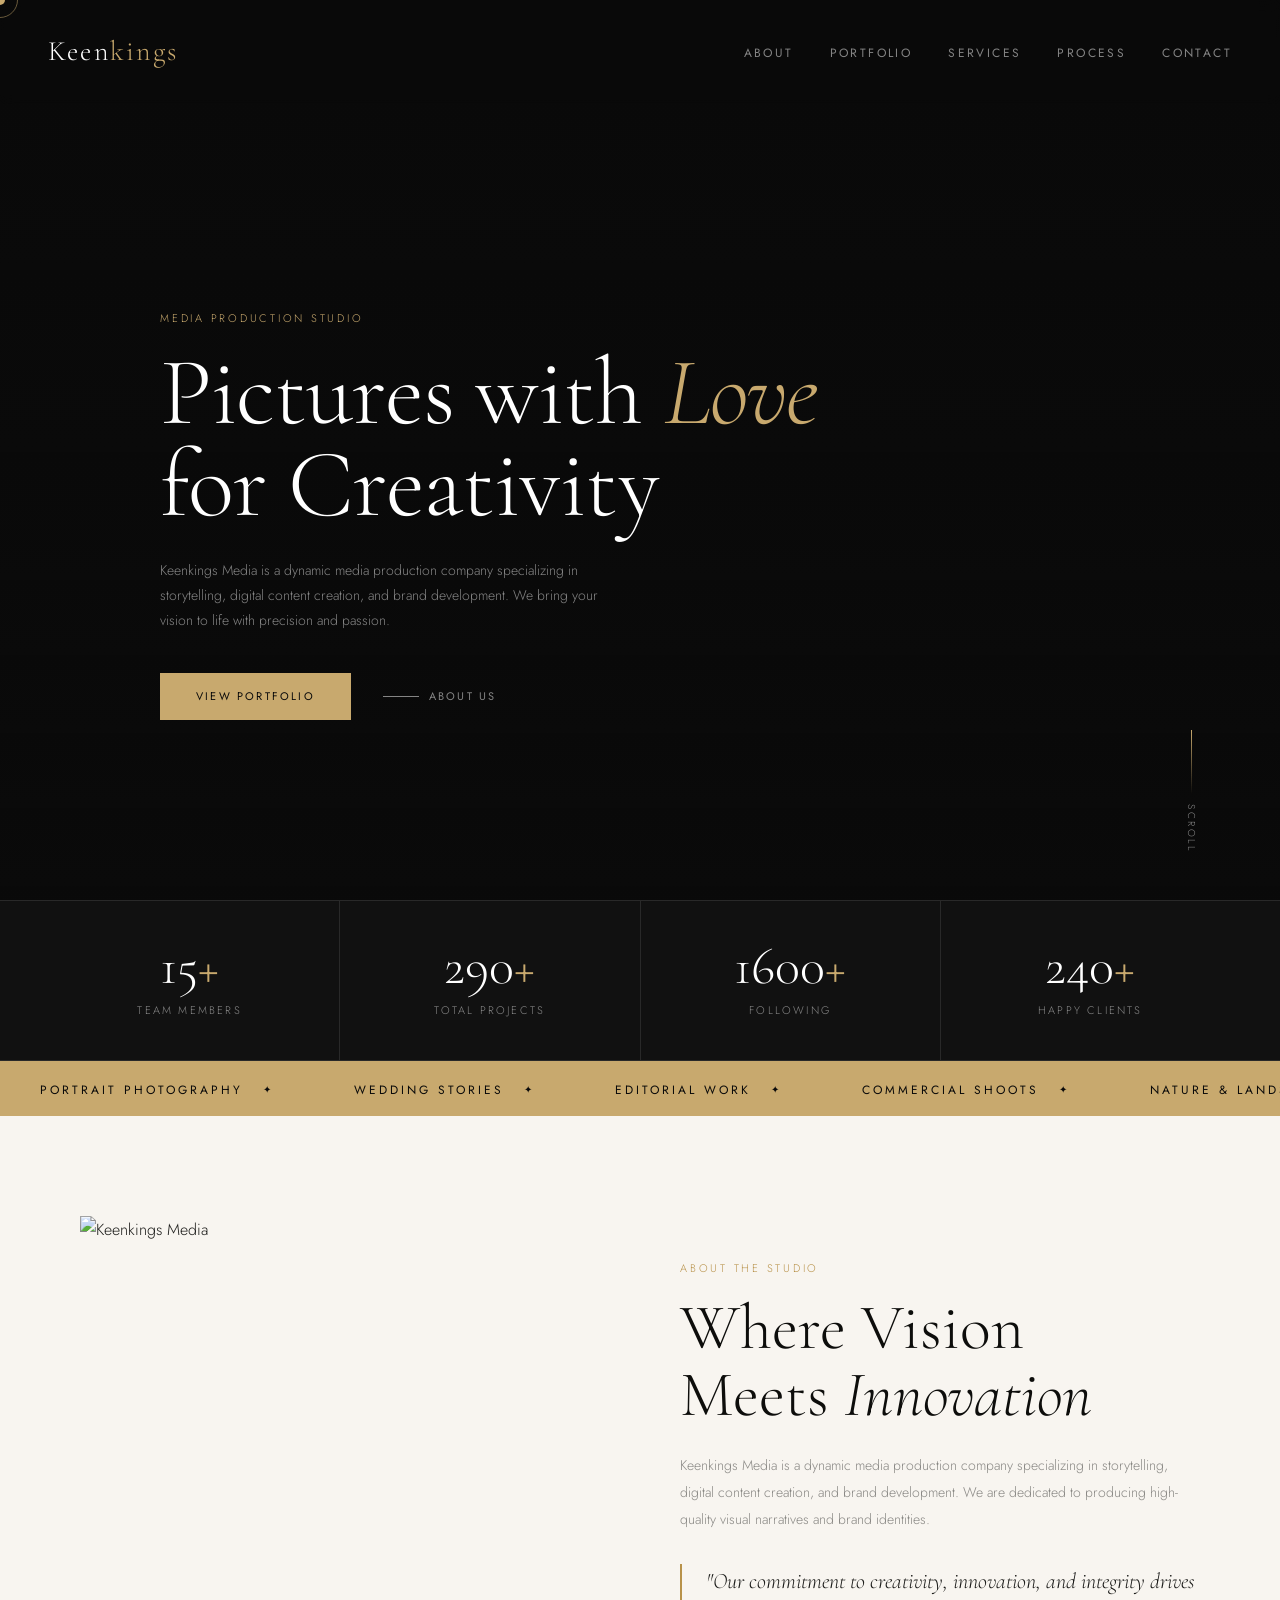
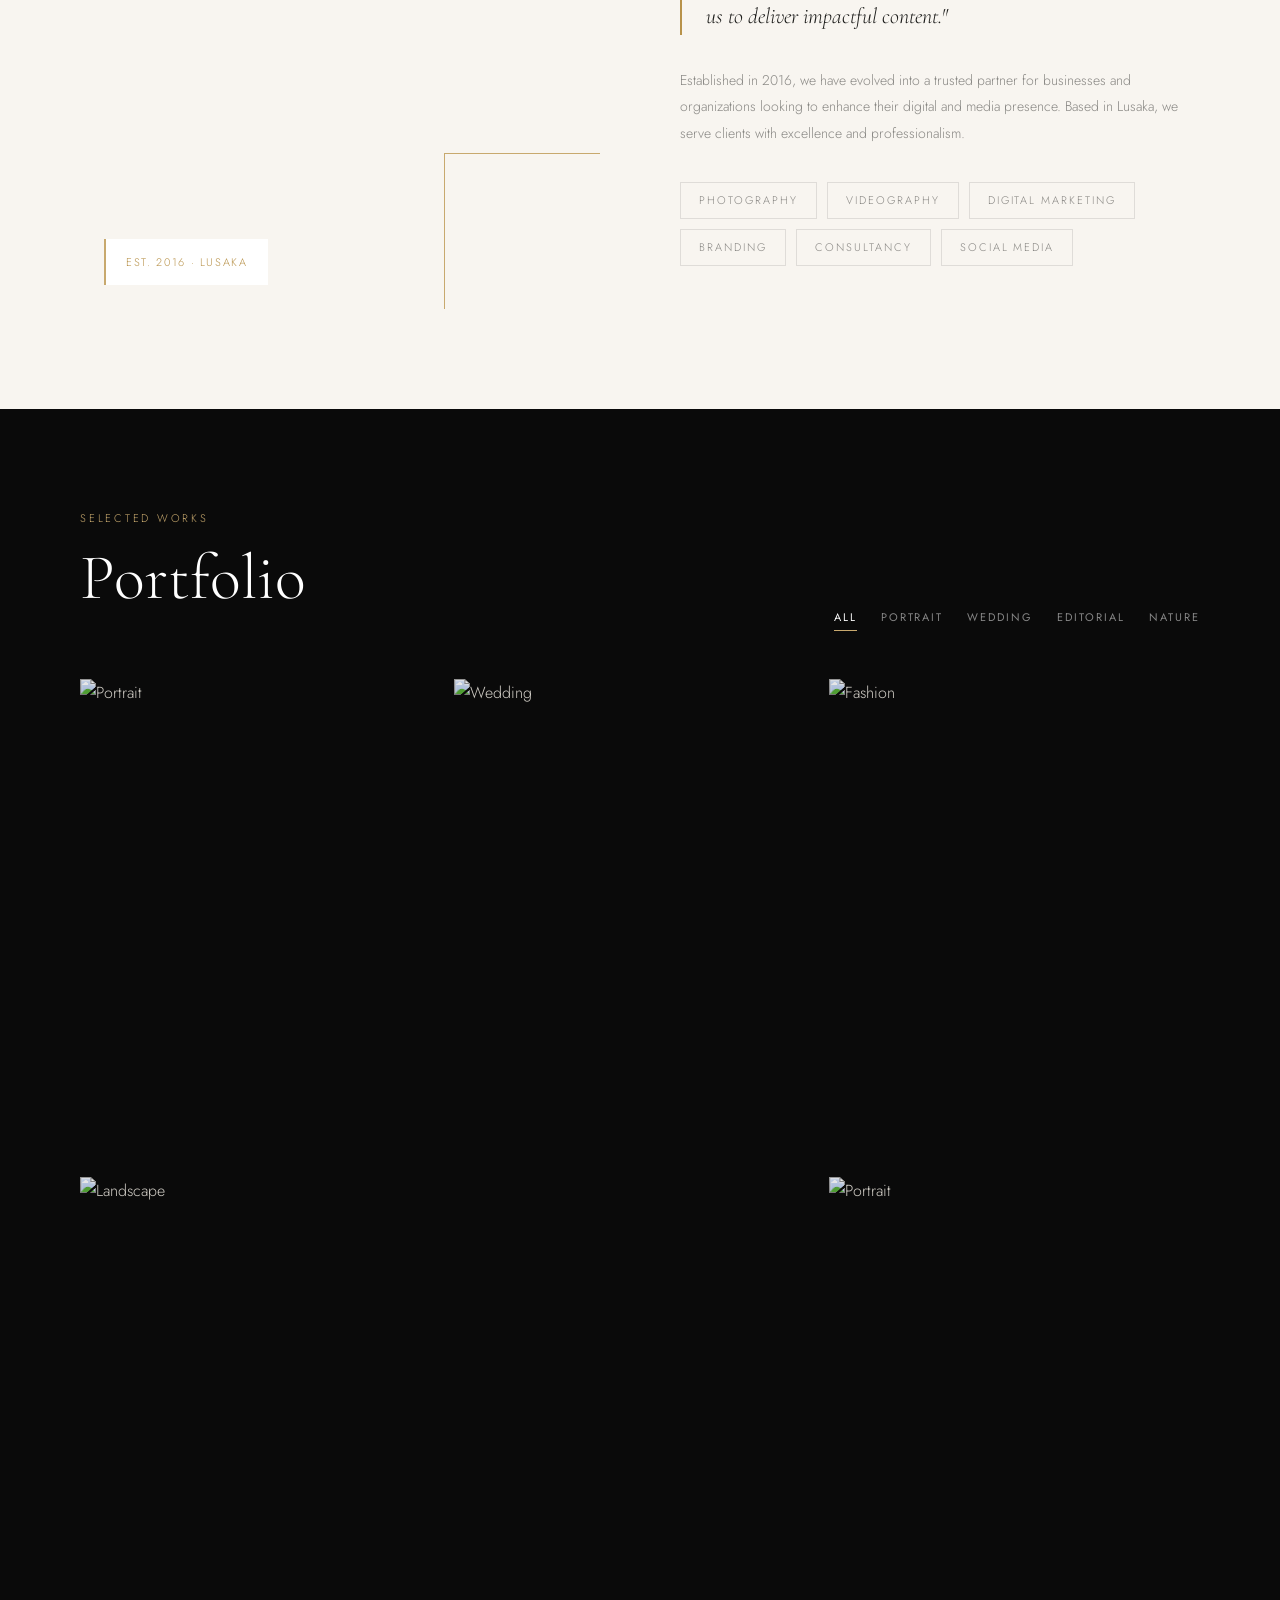
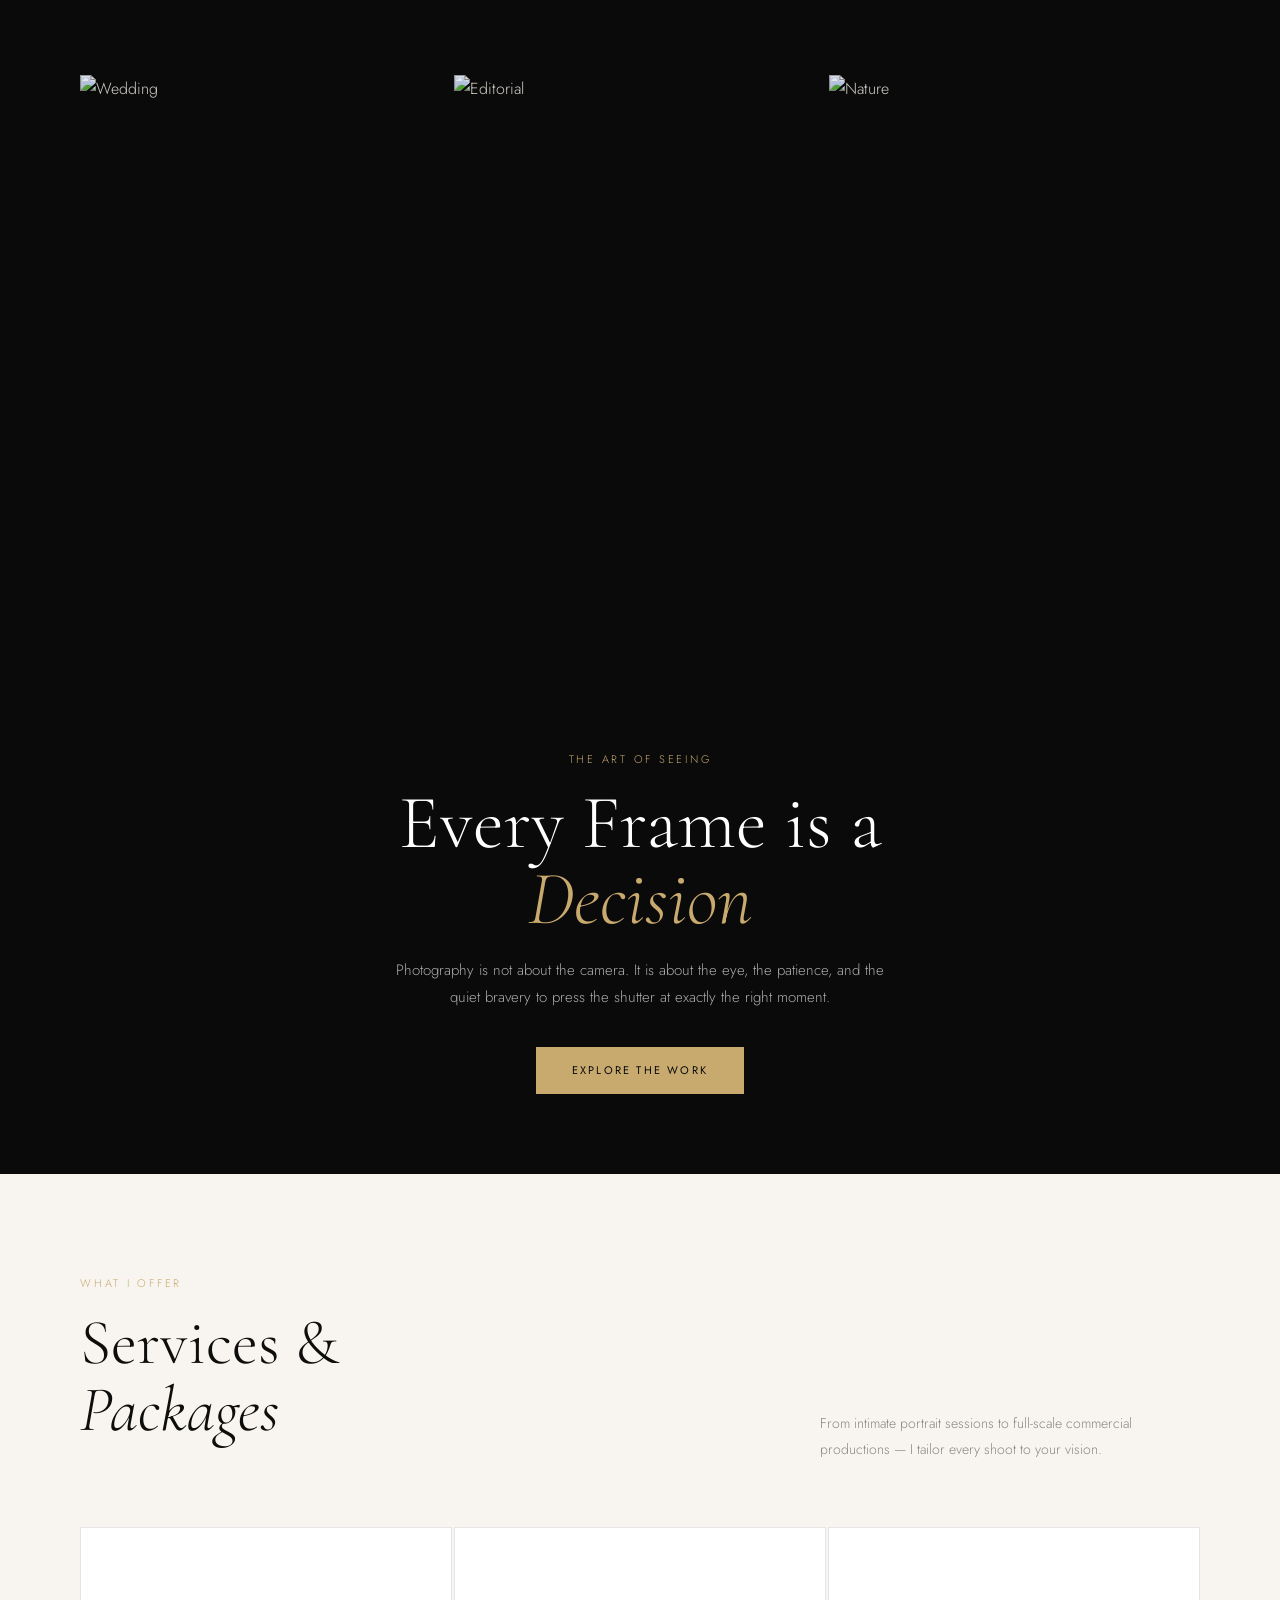
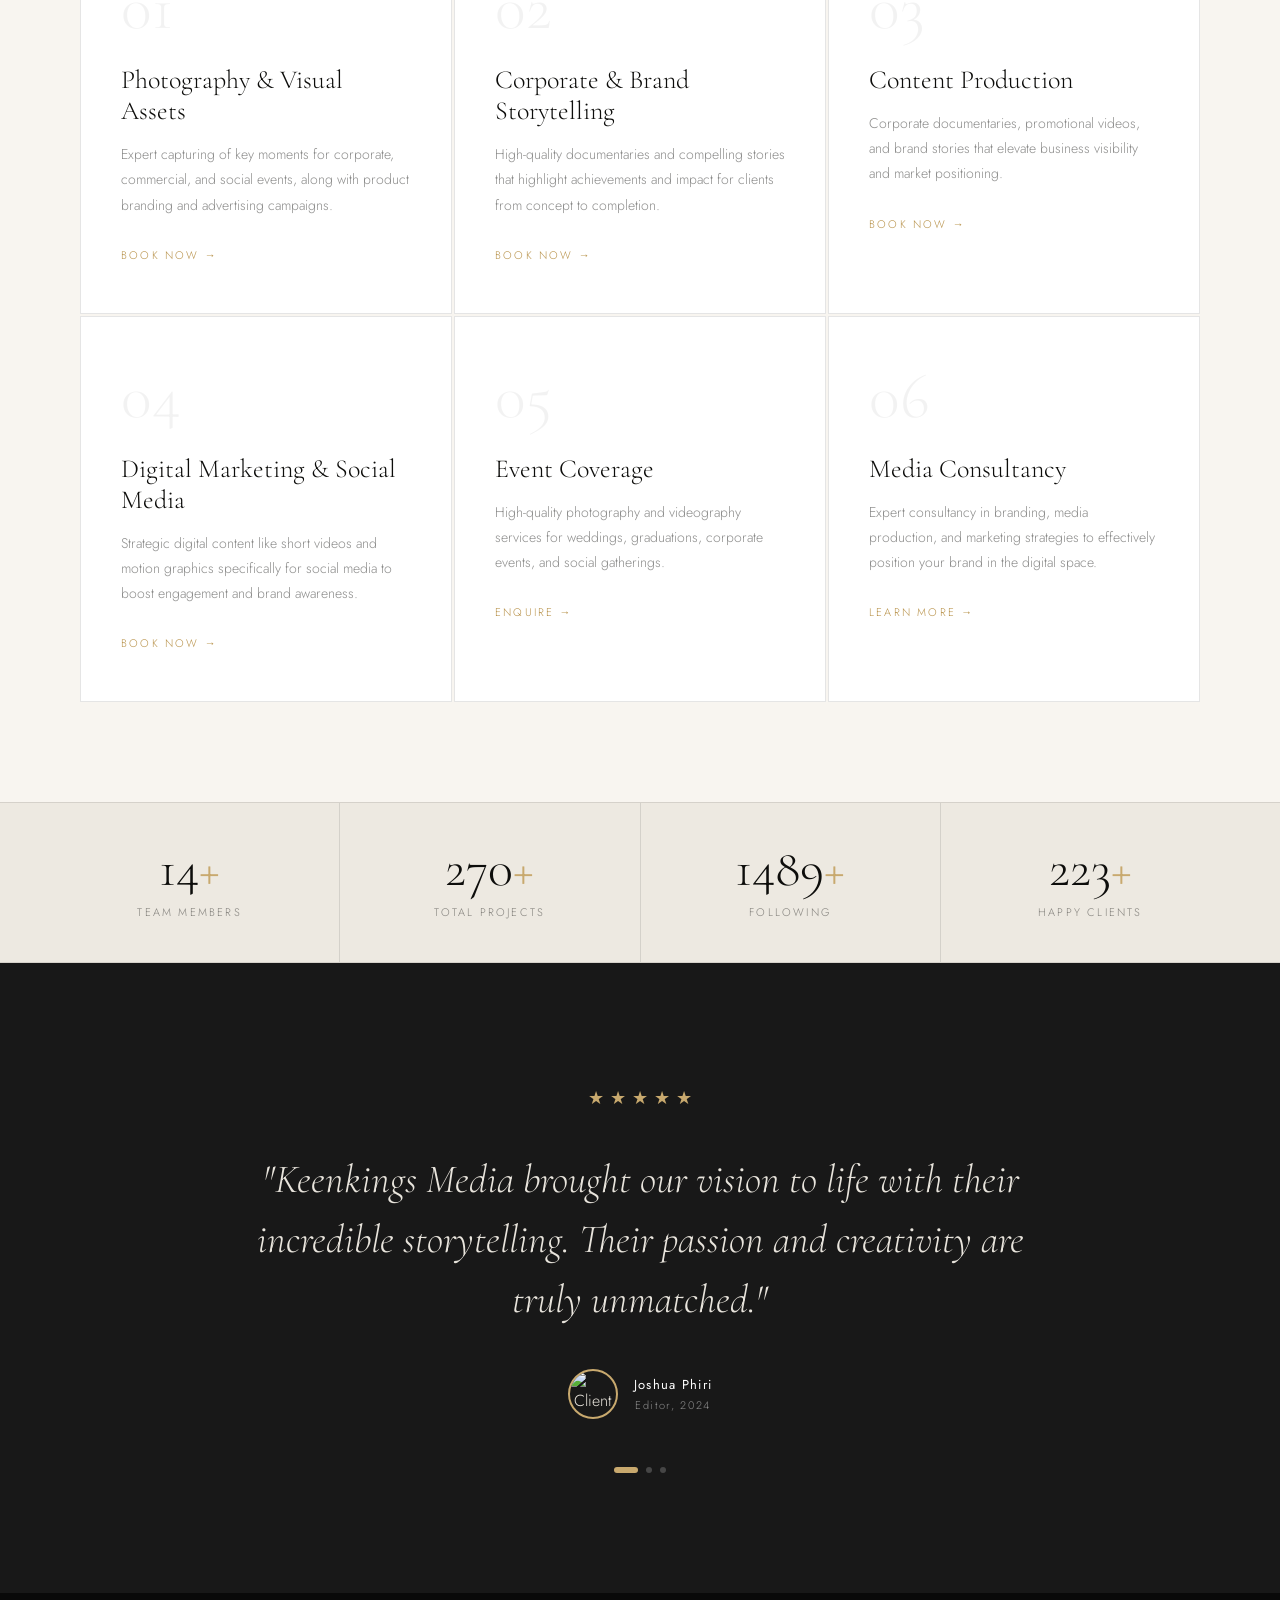
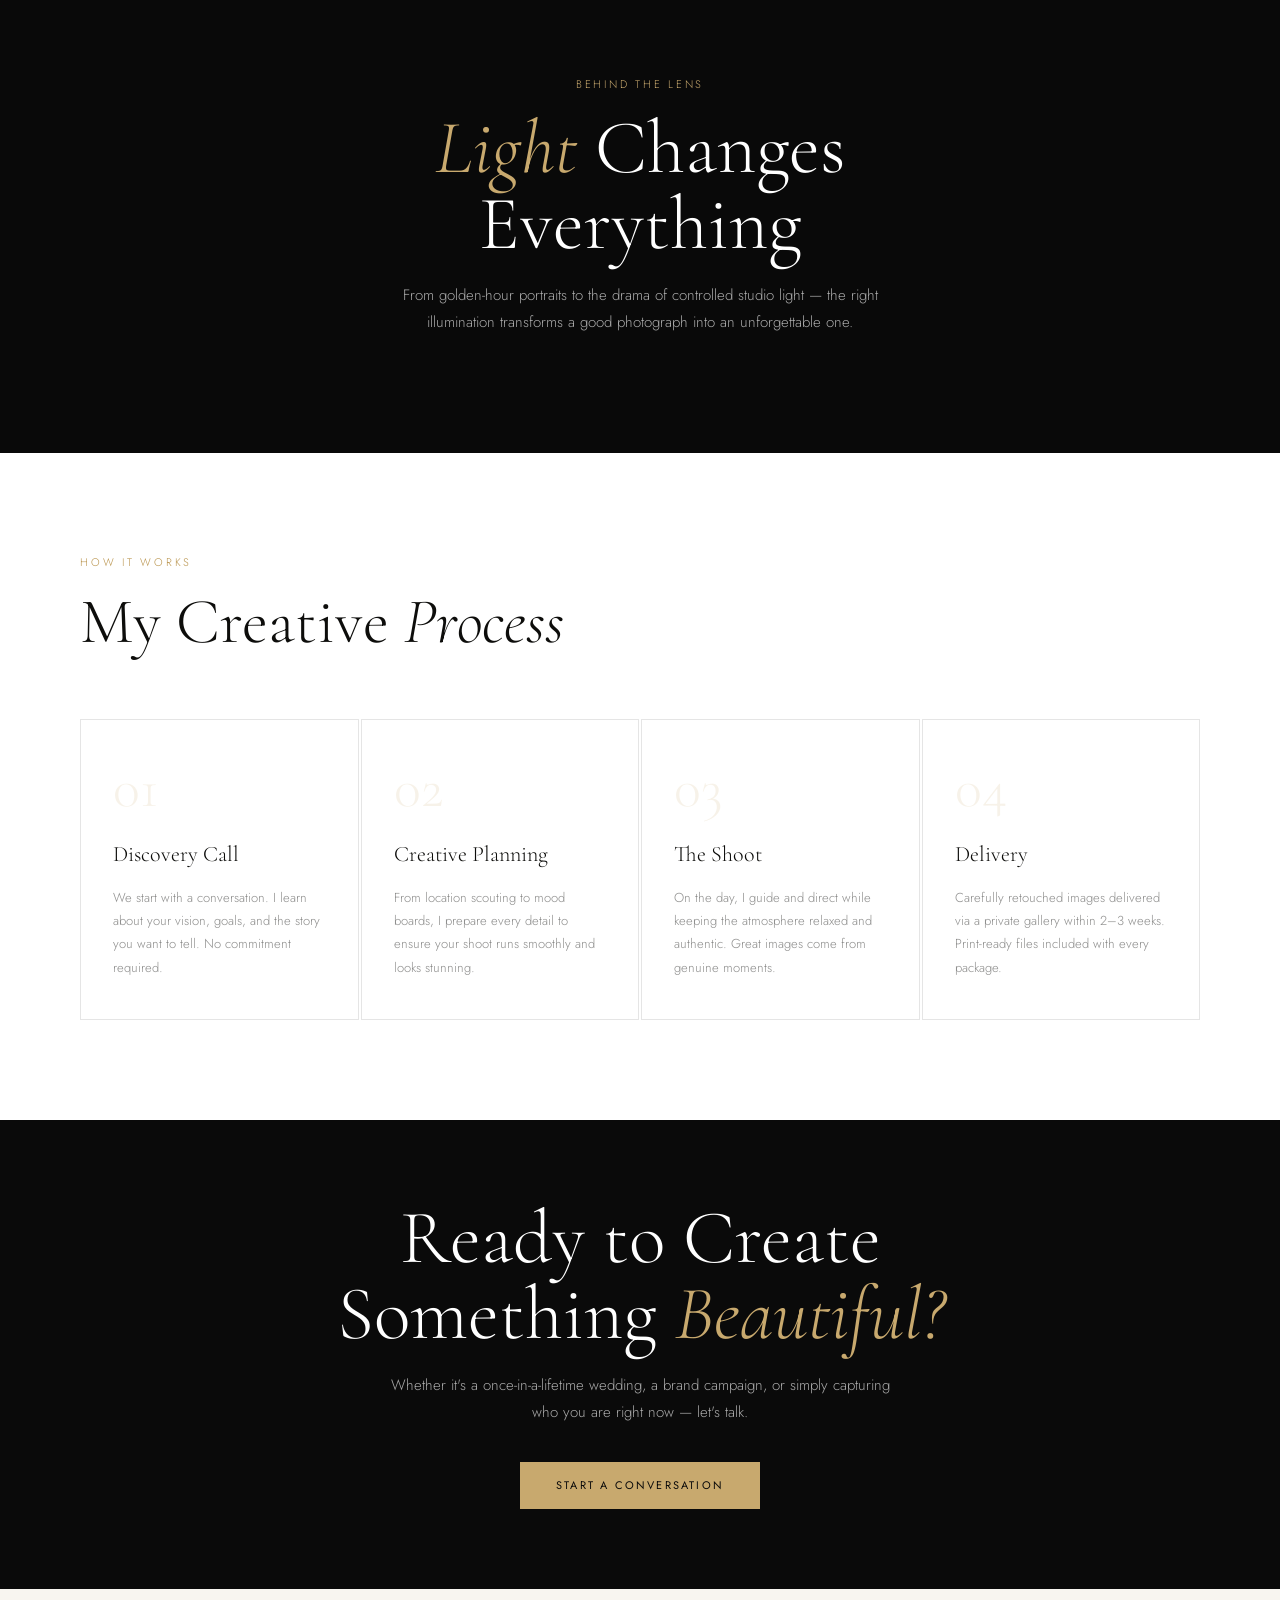
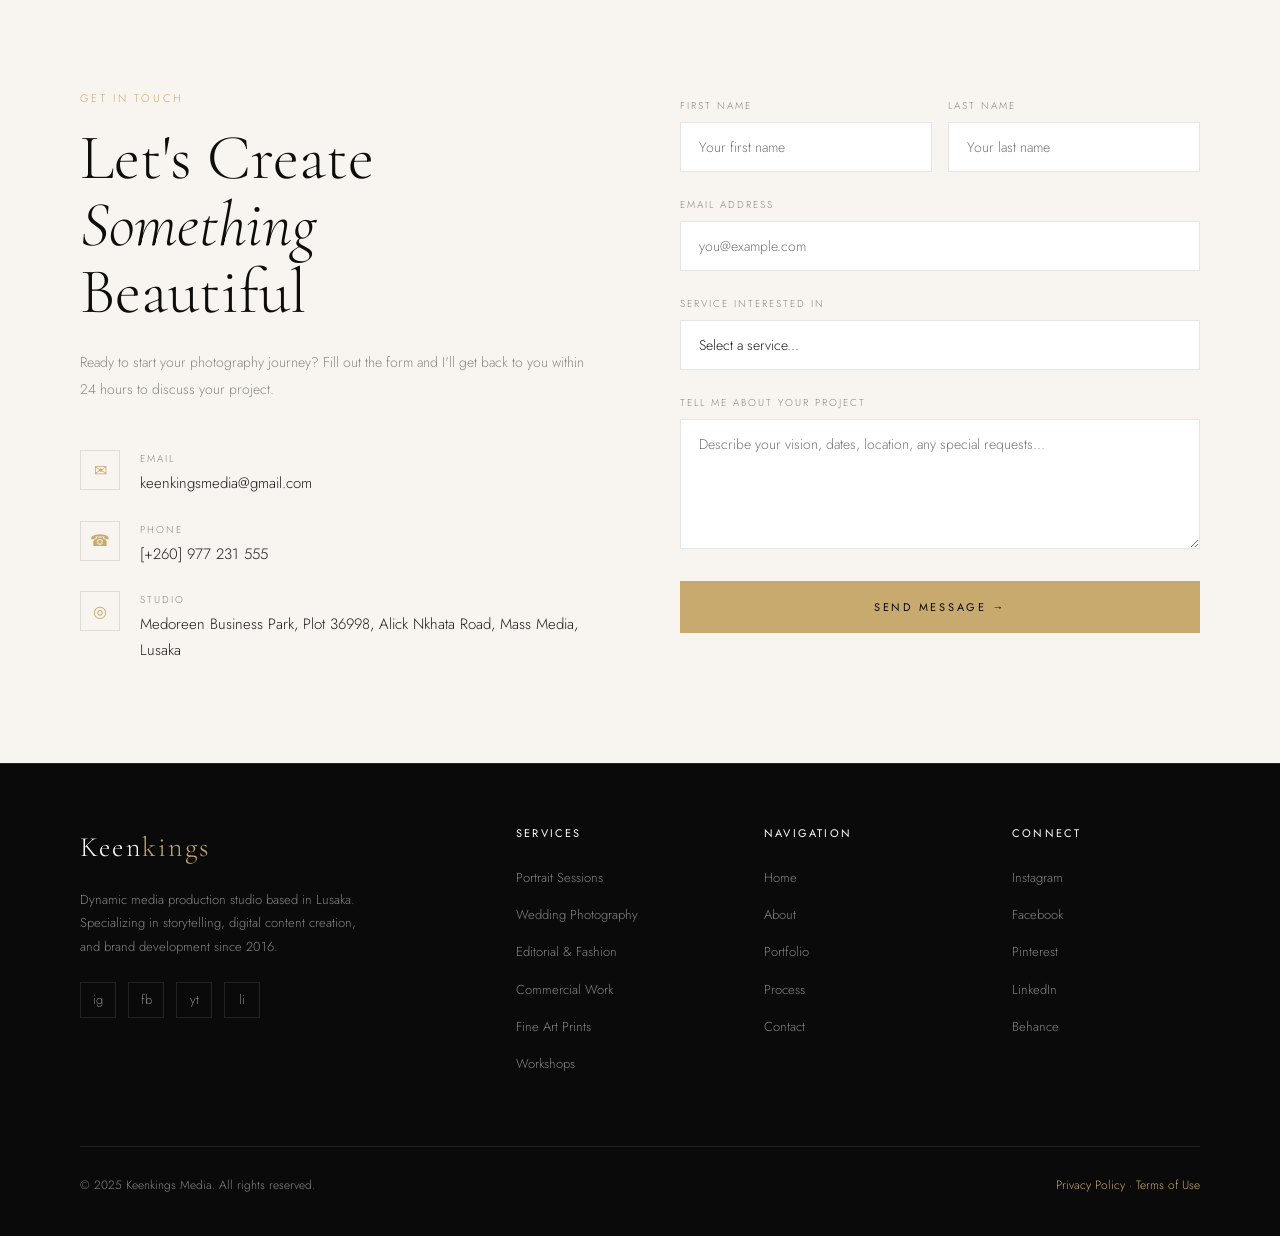
==== commit ac7cecdb: "menu button changes" ====
--- a/index.html
+++ b/index.html
@@ -26,25 +26,20 @@
   <a href="index.html" class="nav-logo">Keen<span>kings</span></a>
   <ul class="nav-links">
     <li><a href="#about">About</a></li>
-    <li><a href="#portfolio">Portfolio</a></li>
+    <li><a href="portfolio.html">Portfolio</a></li>
     <li><a href="#services">Services</a></li>
     <li><a href="#process">Process</a></li>
     <li><a href="#contact">Contact</a></li>
   </ul>
-  <a href="#contact" class="nav-cta">Book a Session</a>
-  <button class="nav-hamburger" aria-label="Menu">
-    <span></span><span></span><span></span>
-  </button>
+  <button class="nav-hamburger" aria-label="Menu"><span></span><span></span><span></span></button>
 </nav>
 
 
 <!-- ═══════════════════════════════════════════
-     HERO — full-screen dark with video bg
+     HERO — full-screen dark with background image
 ════════════════════════════════════════════ -->
 <section class="hero" id="home">
-  <video preload="auto" autoplay loop muted playsinline style="position: absolute; right: 0; bottom: 0; min-width: 100%; min-height: 100%; width: auto; height: auto; z-index: -2; object-fit: cover; opacity: 0.6;">
-    <source src="video/video.mp4" type="video/mp4">
-  </video>
+  <div class="hero-bg" id="heroBg" style="background-image: url('https://images.unsplash.com/photo-1492691527719-9d1e07e534b4?w=1800&q=80');"></div>
   <div class="hero-overlay"></div>
   <div class="hero-content">
     <span class="hero-tag">Media Production Studio</span>
@@ -379,6 +374,7 @@
 
 
 
+<!-- ═══════════════════════════════════════════
      FOOTER — always dark
 ════════════════════════════════════════════ -->
 <footer>
--- a/zoomin.css
+++ b/zoomin.css
@@ -153,14 +153,16 @@
 /* ============================================================
    4. NAVIGATION
    ============================================================ */
-nav {
+#nav {
   position: fixed; top: 0; left: 0; right: 0;
-  z-index: 100;
+  z-index: 200;
   display: flex; align-items: center; justify-content: space-between;
   padding: 28px 48px;
-  transition: background .4s var(--ease), padding .4s, border-color .4s;
-}
-nav.scrolled {
+  background: rgba(10,10,10,0.55);
+  backdrop-filter: blur(8px);
+  transition: background .4s var(--ease), padding .4s, border-color .4s, backdrop-filter .4s;
+}
+#nav.scrolled {
   background: rgba(10,10,10,.92);
   backdrop-filter: blur(14px);
   padding: 16px 48px;
@@ -920,11 +922,52 @@
 }
 
 @media (max-width: 768px) {
-  nav { padding: 20px 24px; }
-  nav.scrolled { padding: 14px 24px; }
-  .nav-links, .nav-cta { display: none; }
-  .nav-hamburger { display: flex; flex-direction: column; gap: 5px; background: none; border: none; cursor: pointer; }
-  .nav-hamburger span { display: block; width: 26px; height: 1px; background: var(--white); transition: transform .3s; }
+  #nav { padding: 16px 24px; display: flex; align-items: center; justify-content: space-between; }
+  #nav.scrolled { padding: 12px 24px; }
+  
+  .nav-links {
+    position: fixed; top: 78px; left: 0; right: 0;
+    background: rgba(10,10,10,0.92);
+    backdrop-filter: blur(16px);
+    flex-direction: column; align-items: stretch; justify-content: flex-start;
+    gap: 0; z-index: 300;
+    padding: 8px 0 16px;
+    border-top: 1px solid rgba(255,255,255,0.08);
+    box-shadow: 0 16px 40px rgba(0,0,0,0.5);
+    display: flex;
+    opacity: 0; pointer-events: none;
+    transform: translateY(-6px);
+    transition: opacity .25s ease, transform .25s ease;
+  }
+  .nav-links.open { opacity: 1; pointer-events: all; transform: translateY(0); }
+  .nav-links li { border-bottom: 1px solid rgba(255,255,255,0.06); }
+  .nav-links li:last-child { border-bottom: none; }
+  .nav-links a {
+    display: block; padding: 16px 28px;
+    font-size: 12px; letter-spacing: .22em; text-transform: uppercase;
+    color: rgba(255,255,255,0.80);
+    transition: color .2s, padding-left .2s;
+  }
+  .nav-links a:hover, .nav-links a.active { color: var(--accent); padding-left: 36px; }
+
+  .nav-hamburger {
+    display: flex !important;
+    flex-direction: column; gap: 6px;
+    background: transparent; border: none; cursor: pointer;
+    position: fixed; top: 16px; right: 14px;
+    z-index: 400;
+    padding: 10px;
+  }
+  .nav-hamburger span {
+    display: block; width: 26px; height: 2px;
+    background: #ffffff;
+    transition: transform .3s, opacity .3s;
+    transform-origin: center;
+    box-shadow: 0 1px 3px rgba(0,0,0,0.6);
+  }
+  .nav-hamburger.open span:nth-child(1) { transform: translateY(8px) rotate(45deg); }
+  .nav-hamburger.open span:nth-child(2) { opacity: 0; }
+  .nav-hamburger.open span:nth-child(3) { transform: translateY(-8px) rotate(-45deg); }
 
   section { padding: 70px 24px; }
   .testimonial-section { padding: 80px 24px; }
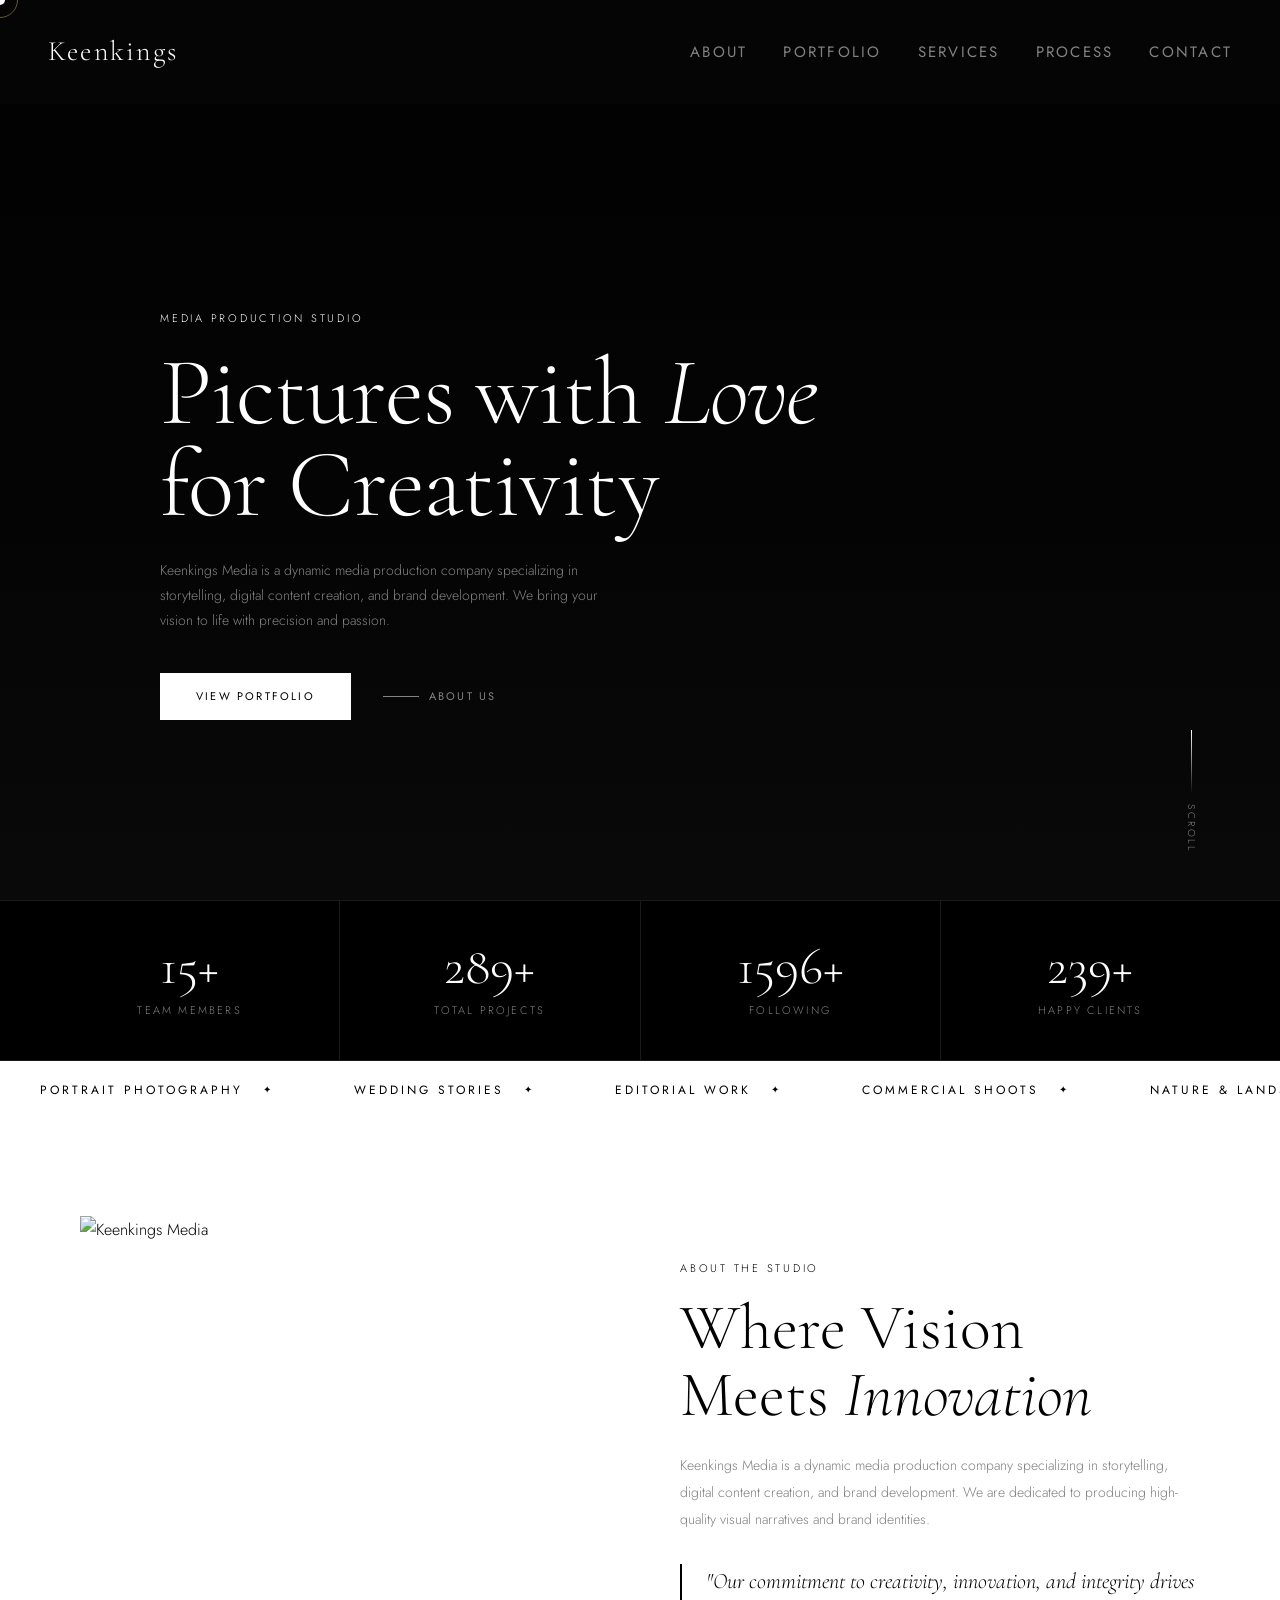
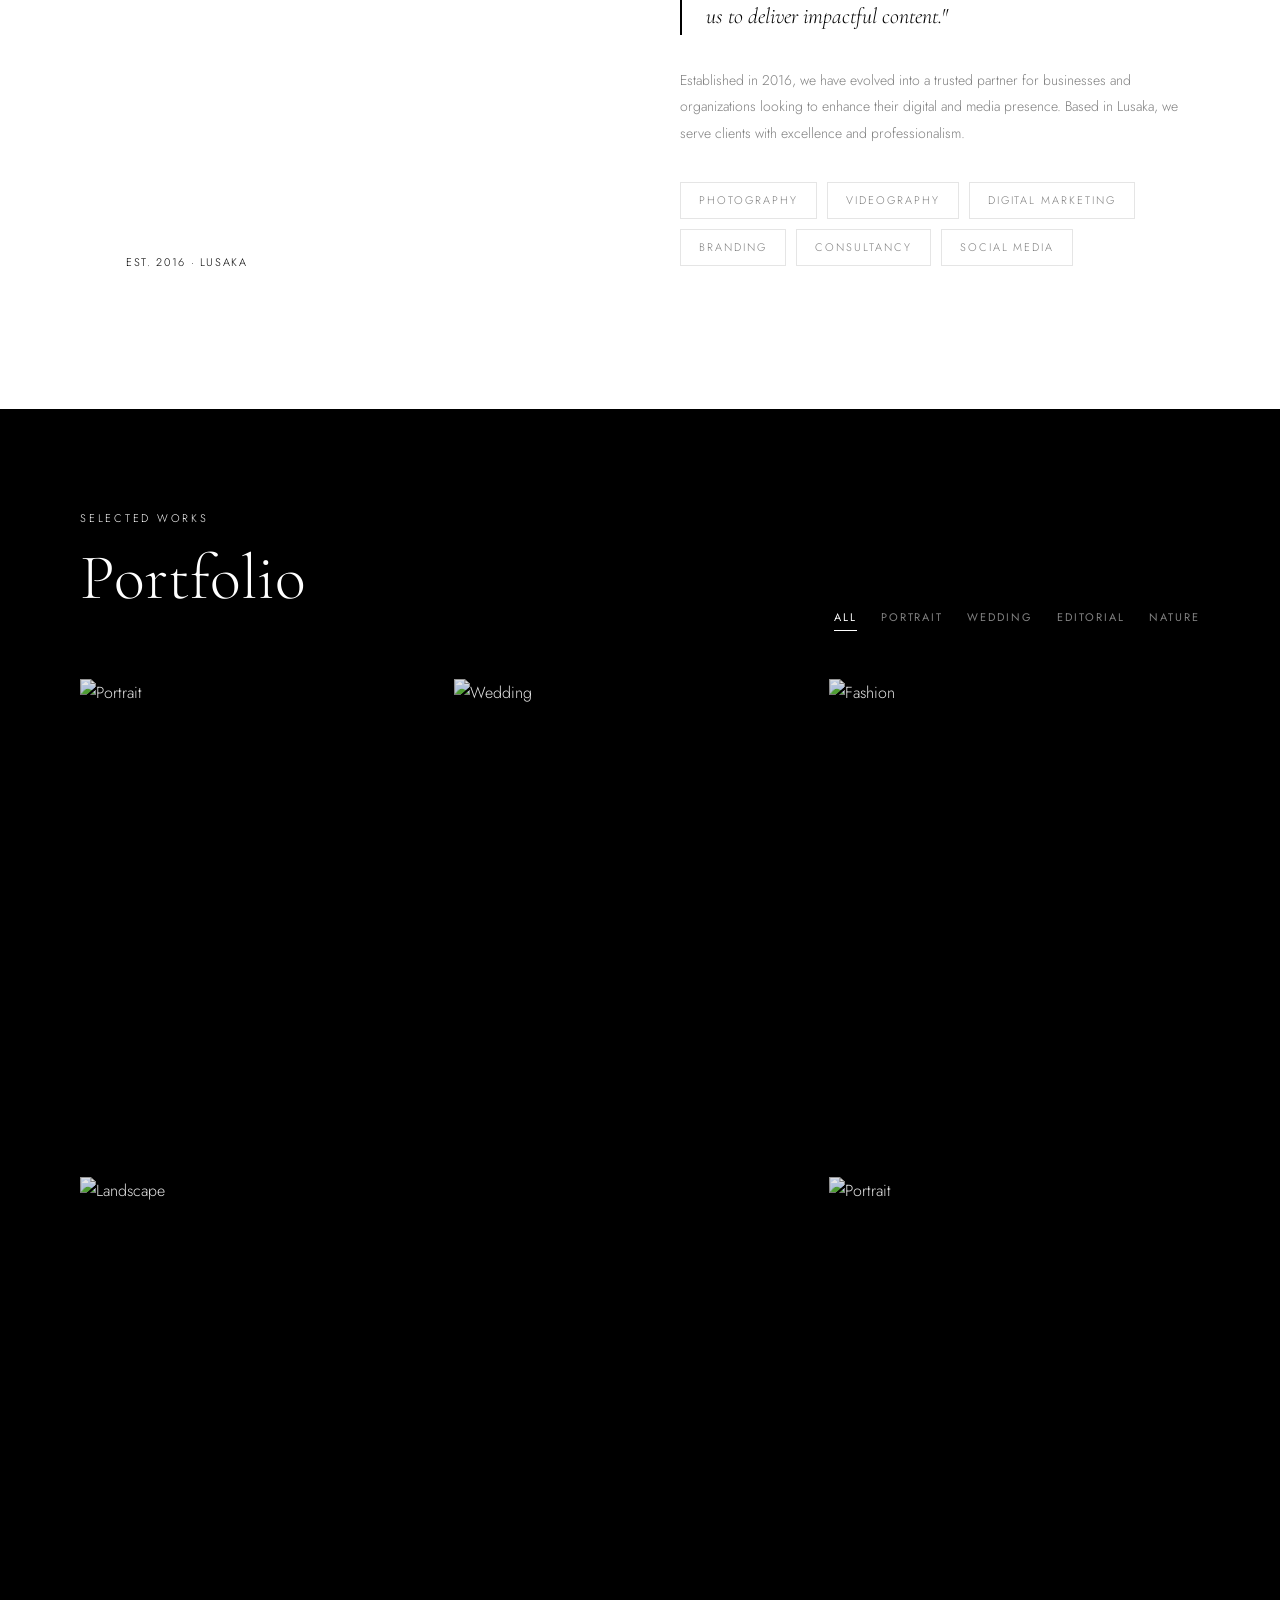
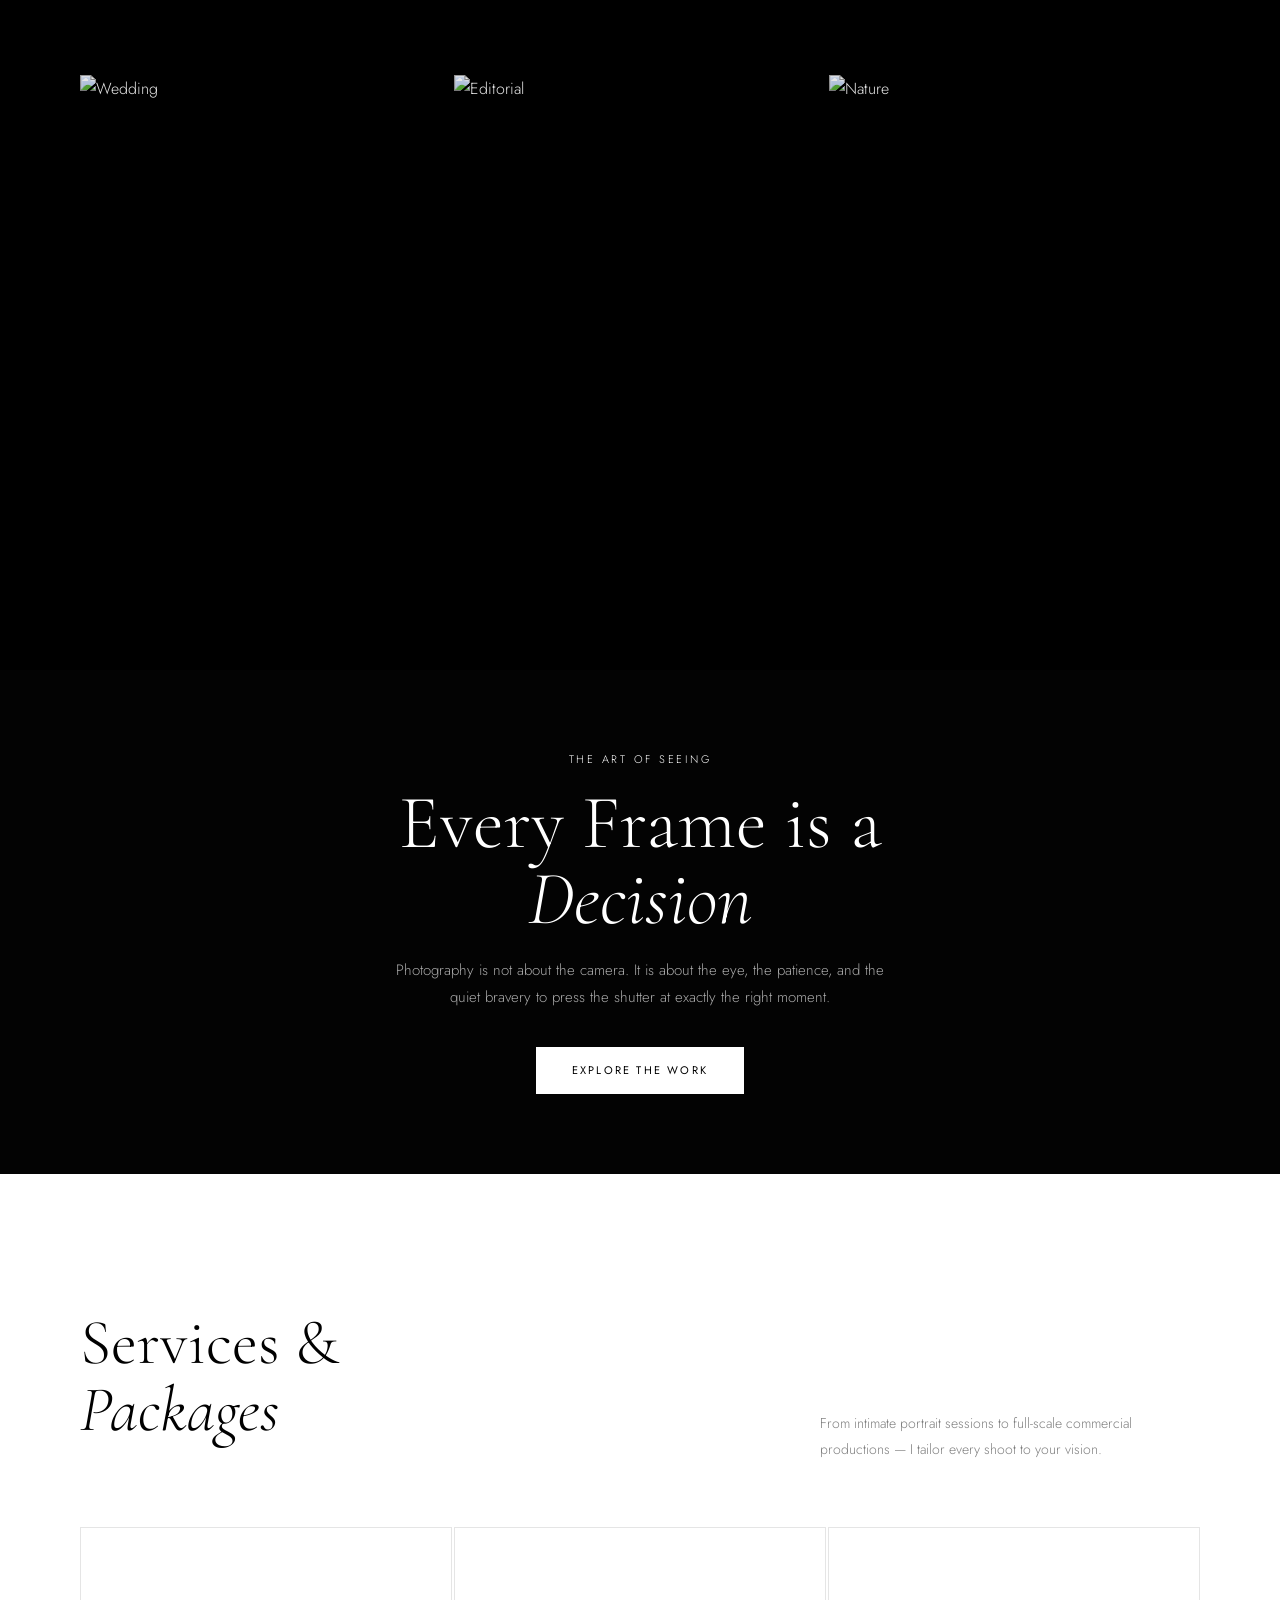
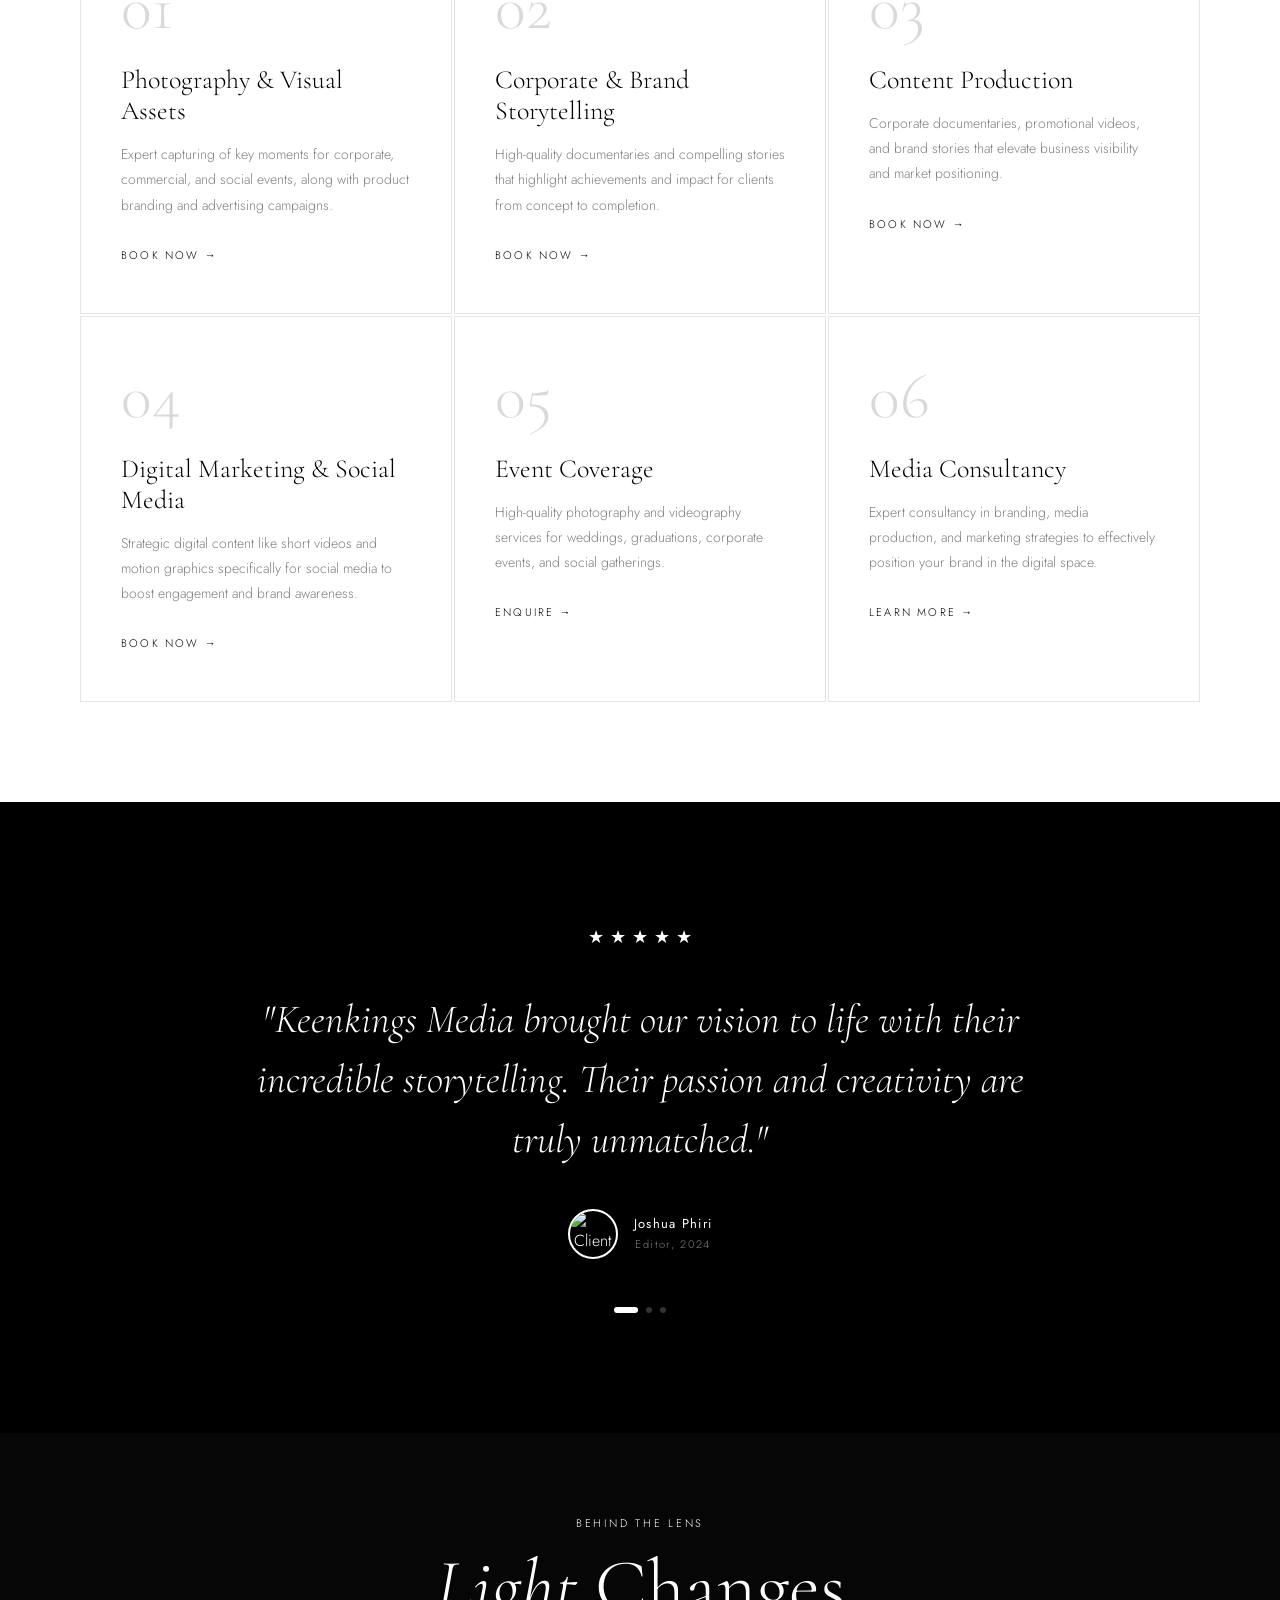
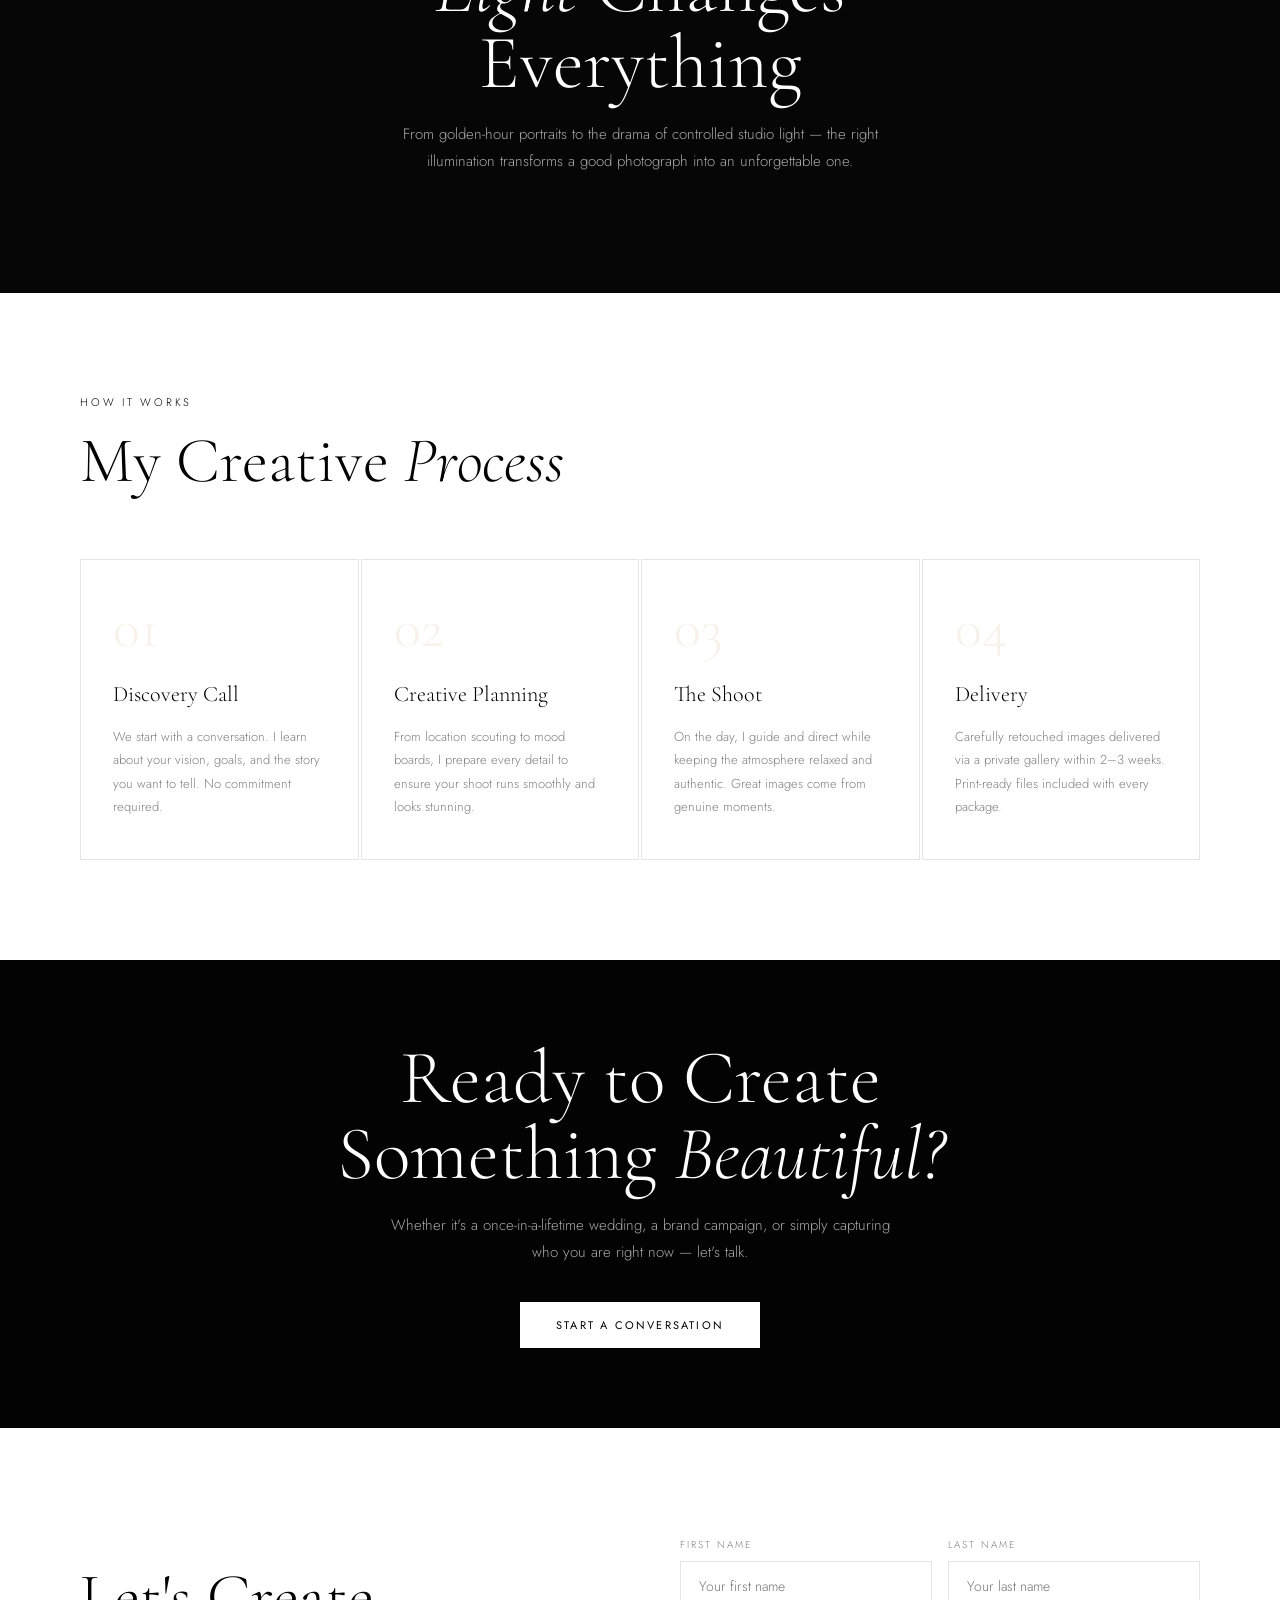
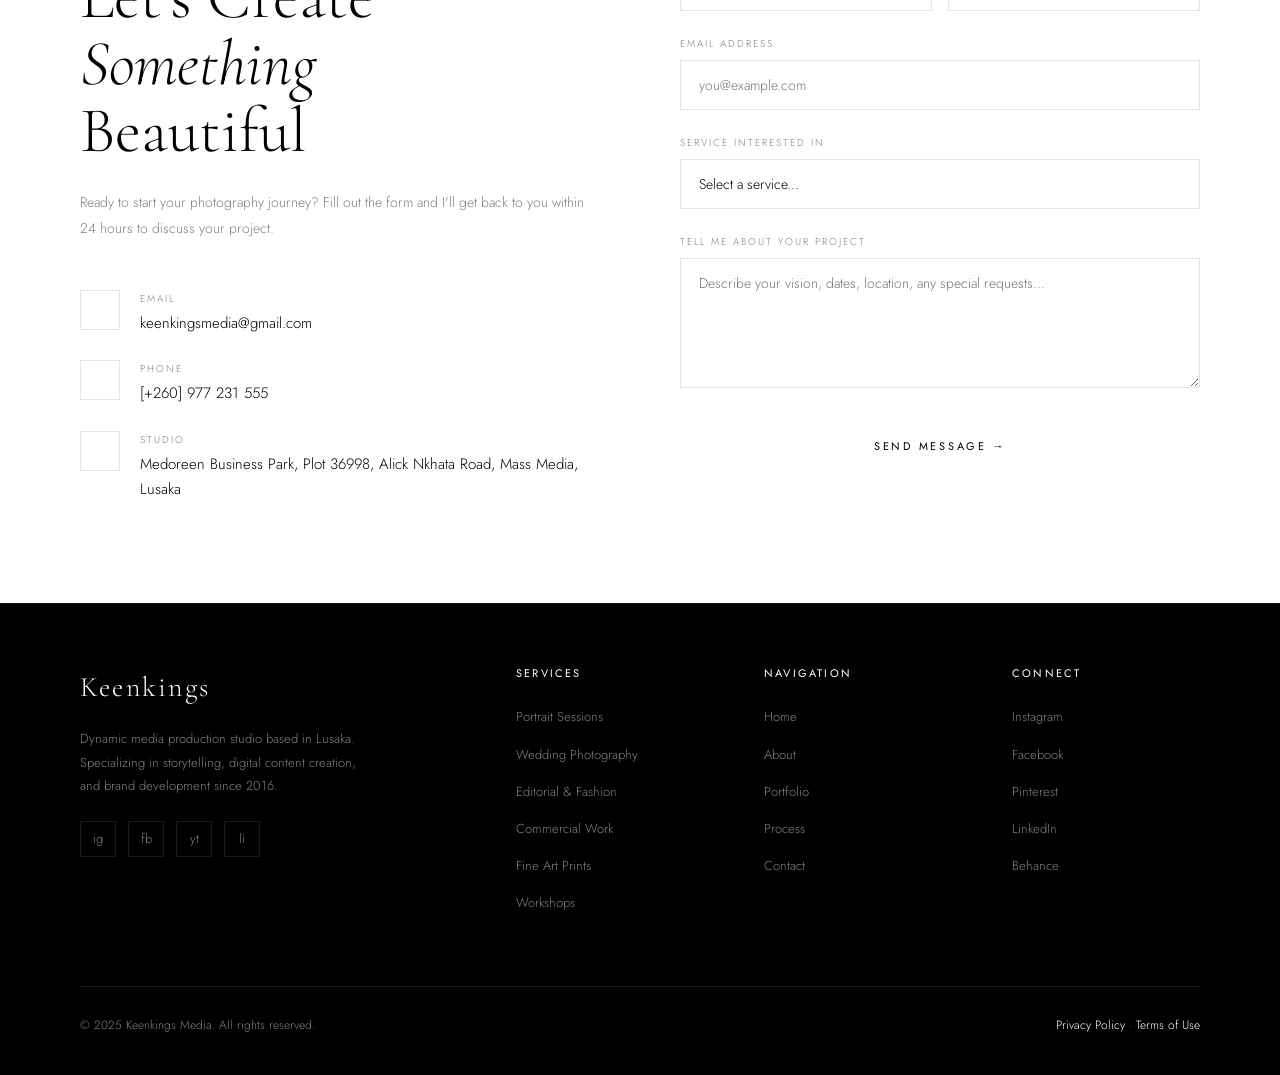
==== commit 7f0e5f87: "color changes" ====
--- a/index.html
+++ b/index.html
@@ -228,14 +228,14 @@
 <!-- ═══════════════════════════════════════════
      STATS BAR — light, follows the light services
 ════════════════════════════════════════════ -->
-<div class="stats-bar stats-bar--light">
+<!-- <div class="stats-bar stats-bar--light">
   <div class="stats-inner">
-    <div class="stat reveal"><div class="stat-number" data-count="15">0<span>+</span></div><div class="stat-label">Team Members</div></div>
-    <div class="stat reveal reveal-delay-1"><div class="stat-number" data-count="290">0<span>+</span></div><div class="stat-label">Total Projects</div></div>
-    <div class="stat reveal reveal-delay-2"><div class="stat-number" data-count="1600">0<span>+</span></div><div class="stat-label">Following</div></div>
-    <div class="stat reveal reveal-delay-3"><div class="stat-number" data-count="240">0<span>+</span></div><div class="stat-label">Happy Clients</div></div>
-  </div>
-</div>
+    <div class="stat reveal"><div class="stat-number" style="color: white;" data-count="15">0<span>+</span></div><div class="stat-label">Team Members</div></div>
+    <div class="stat reveal reveal-delay-1"><div class="stat-number" style="color: white;" data-count="290">0<span>+</span></div><div class="stat-label">Total Projects</div></div>
+    <div class="stat reveal reveal-delay-2"><div class="stat-number" style="color: white;" data-count="1600">0<span>+</span></div><div class="stat-label">Following</div></div>
+    <div class="stat reveal reveal-delay-3"><div class="stat-number" style="color: white;" data-count="240">0<span>+</span></div><div class="stat-label">Happy Clients</div></div>
+  </div>
+</div> -->
 
 
 <!-- ═══════════════════════════════════════════
--- a/zoomin.css
+++ b/zoomin.css
@@ -50,30 +50,30 @@
    ============================================================ */
 :root {
   /* Dark palette */
-  --black:           #0a0a0a;
-  --off-black:       #111111;
-  --dark:            #181818;
-  --mid:             #2a2a2a;
+  --black:           #000000;
+  --off-black:       #000000;
+  --dark:            #000000;
+  --mid:             rgba(255,255,255,0.08);
   --border-dark:     rgba(255,255,255,0.10);
-  --border-dark-hov: rgba(200,169,110,0.35);
+  --border-dark-hov: rgba(255,255,255,0.35);
   --white:           #ffffff;
-  --off-white:       #e8e4dc;
+  --off-white:       #ffffff;
   --muted-dark:      rgba(255,255,255,0.50);
 
   /* Light palette */
-  --light-bg:        #f8f5f0;
+  --light-bg:        #ffffff;
   --light-bg-alt:    #ffffff;
-  --light-surface:   #ede9e1;
+  --light-surface:   rgba(0,0,0,0.04);
   --light-border:    rgba(0,0,0,0.10);
-  --light-border-hov:rgba(180,130,50,0.45);
-  --light-text:      #1c1c1a;
-  --light-muted:     rgba(28,28,26,0.50);
-  --light-heading:   #0d0d0b;
-
-  /* Accent — slightly adjusted per context */
-  --accent:          #c8a96e;
-  --accent-dark:     #a8893e;
-  --accent-light:    #b8924a;
+  --light-border-hov:rgba(0,0,0,0.35);
+  --light-text:      #000000;
+  --light-muted:     rgba(0,0,0,0.50);
+  --light-heading:   #000000;
+
+  /* Accent — black & white only */
+  --accent:          #ffffff;
+  --accent-dark:     #000000;
+  --accent-light:    #000000;
 
   /* Shared aliases (default = dark mode) */
   --border:          var(--border-dark);
@@ -175,19 +175,19 @@
   color: var(--white); text-decoration: none;
   transition: color .3s;
 }
-.nav-logo span { color: var(--accent); }
+.nav-logo span { color: var(--white); }
 
 .nav-links { display: flex; gap: 36px; }
 .nav-links a {
-  font-size: 12px; font-weight: 400;
-  letter-spacing: .2em; text-transform: uppercase;
+  font-size: 15px; font-weight: 400;
+  letter-spacing: .15em; text-transform: uppercase;
   color: var(--muted-dark); text-decoration: none;
   transition: color .3s; position: relative;
 }
 .nav-links a::after {
   content: '';
   position: absolute; bottom: -4px; left: 0; right: 100%;
-  height: 1px; background: var(--accent);
+  height: 1px; background: var(--white);
   transition: right .3s var(--ease);
 }
 .nav-links a:hover,
@@ -198,7 +198,7 @@
 .nav-cta {
   font-size: 11px; font-weight: 400;
   letter-spacing: .2em; text-transform: uppercase;
-  color: var(--black); background: var(--accent);
+  color: var(--black); background: var(--white);
   padding: 10px 24px; text-decoration: none;
   transition: opacity .3s;
 }
@@ -371,9 +371,9 @@
 .stat-number {
   font-family: var(--font-serif);
   font-size: 52px; font-weight: 300;
-  color: var(--white); line-height: 1; margin-bottom: 8px;
-}
-.stat-number span { color: var(--accent); }
+  color: #ffffff; line-height: 1; margin-bottom: 8px;
+}
+.stat-number span { color: #ffffff; }
 .stat-label {
   font-size: 11px; letter-spacing: .2em;
   text-transform: uppercase; color: var(--muted-dark);
@@ -628,7 +628,7 @@
 .services-section      { background: var(--off-black); }
 .services-section--light { background: var(--light-bg); }
 .services-section--light .service-card { background: var(--light-bg-alt); border-color: var(--light-border); }
-.services-section--light .service-num   { color: rgba(0,0,0,.05); }
+.services-section--light .service-num   { color: rgba(0,0,0,0.15); }
 .services-section--light .service-title { color: var(--light-heading); }
 .services-section--light .service-desc  { color: var(--light-muted); }
 .services-section--light .service-link  { color: var(--accent-light); }
@@ -944,11 +944,11 @@
   .nav-links li:last-child { border-bottom: none; }
   .nav-links a {
     display: block; padding: 16px 28px;
-    font-size: 12px; letter-spacing: .22em; text-transform: uppercase;
-    color: rgba(255,255,255,0.80);
+    font-size: 18px; letter-spacing: .12em; text-transform: uppercase;
+    color: rgba(255,255,255,0.85);
     transition: color .2s, padding-left .2s;
   }
-  .nav-links a:hover, .nav-links a.active { color: var(--accent); padding-left: 36px; }
+  .nav-links a:hover, .nav-links a.active { color: var(--white); padding-left: 36px; }
 
   .nav-hamburger {
     display: flex !important;
